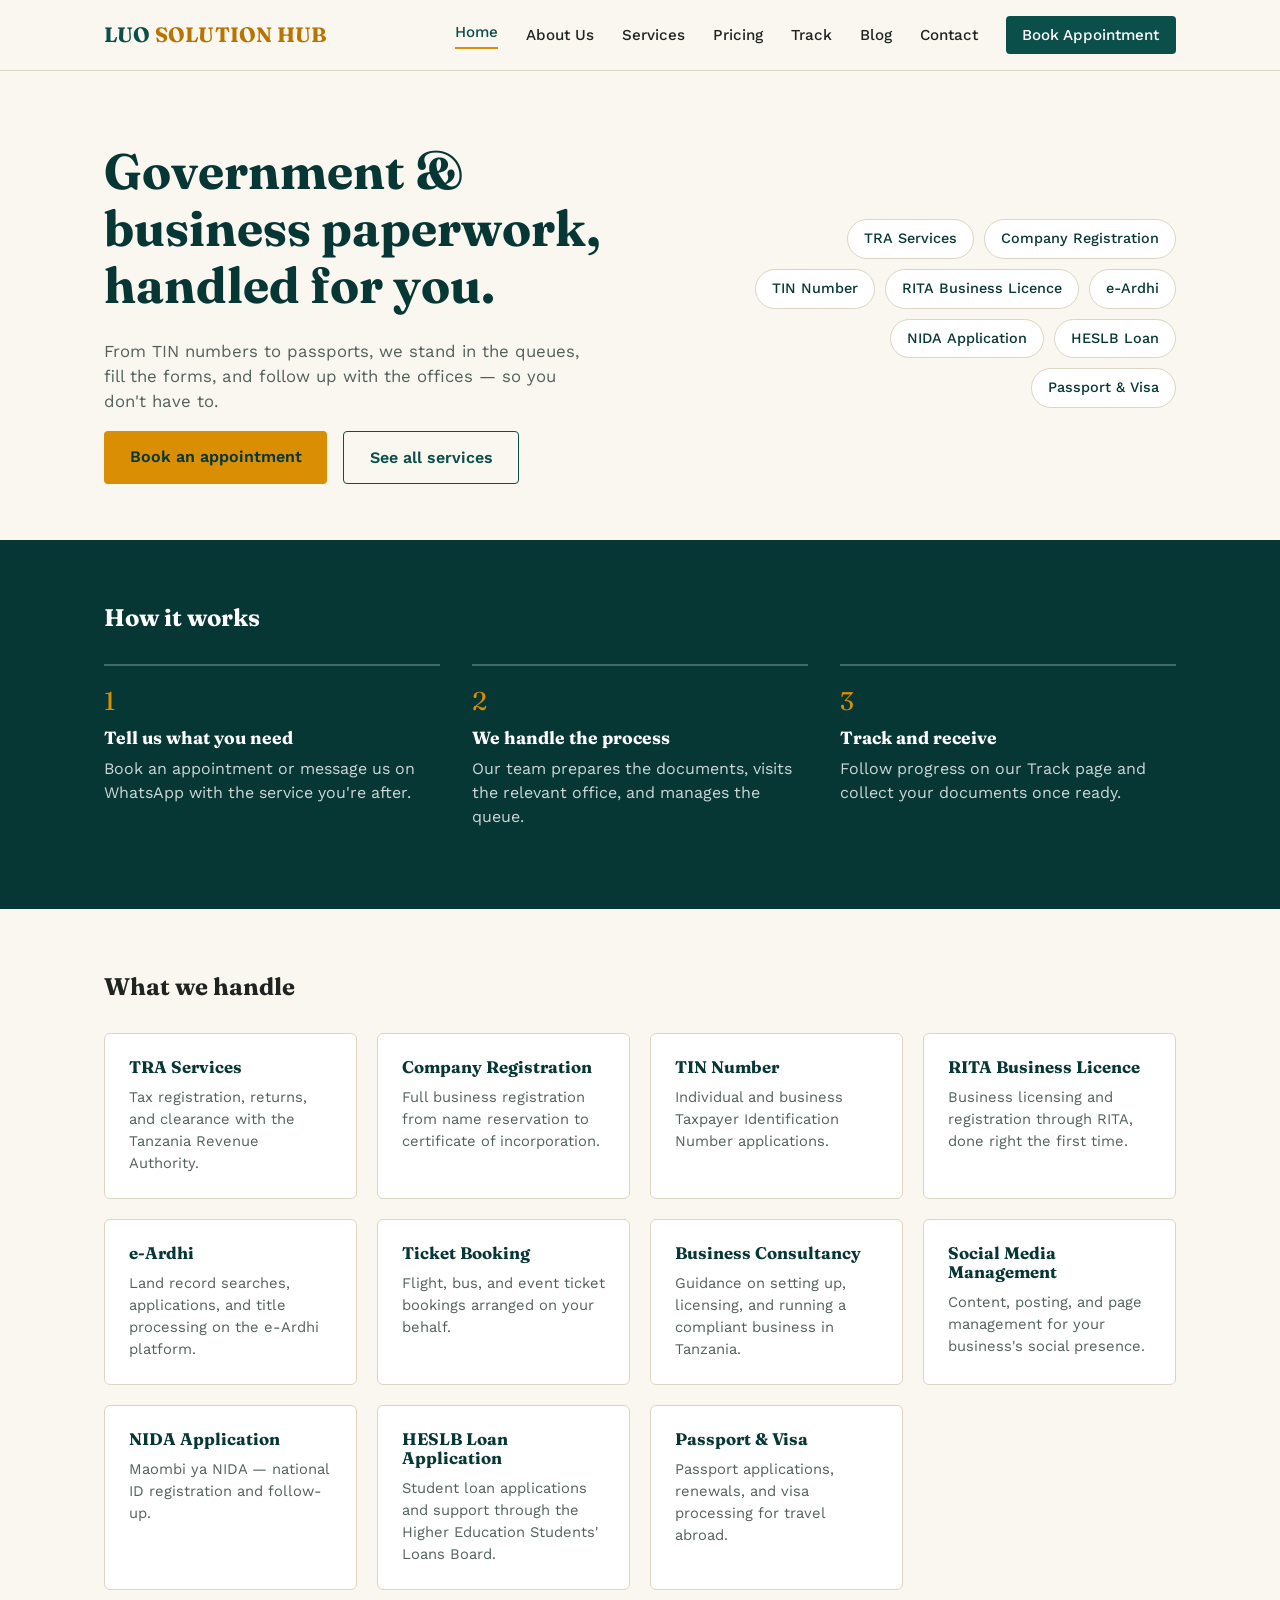
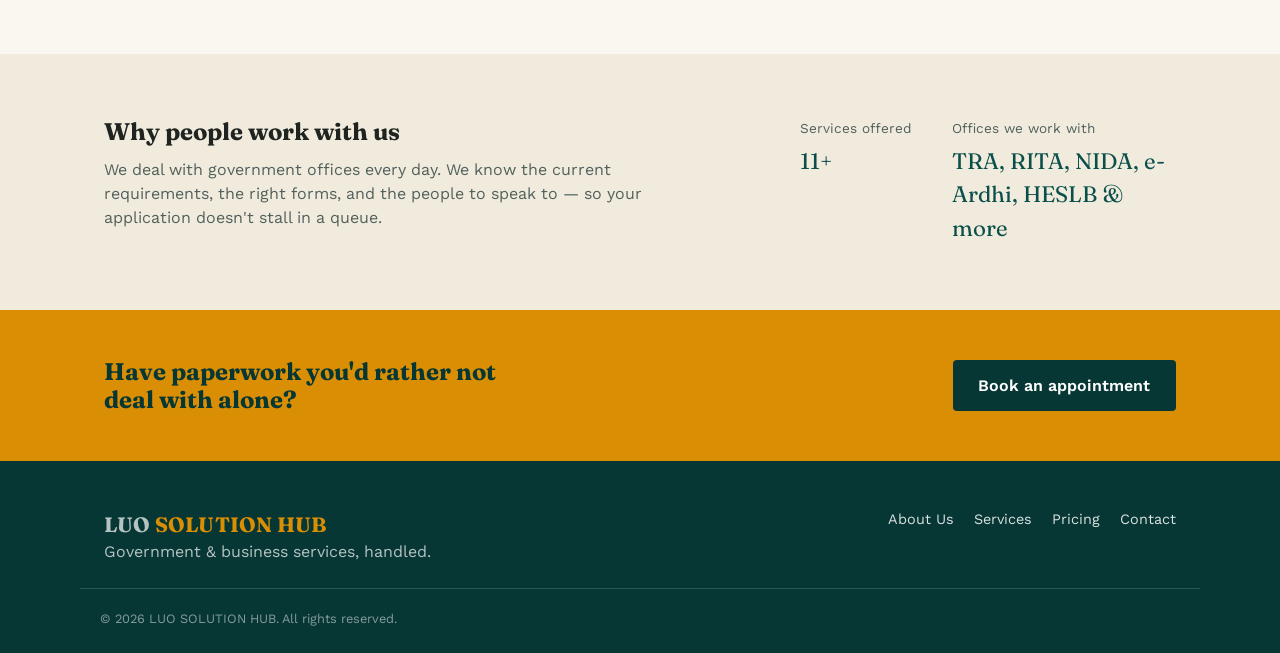
==== index.html @ c73b870d "Initial commit: Add index.html, script.js, and styles.css" ====
<!DOCTYPE html>
<html lang="en">
<head>
  <meta charset="UTF-8">
  <meta name="viewport" content="width=device-width, initial-scale=1.0">
  <title>LUO SOLUTION HUB — Government &amp; Business Services, Handled</title>
  <link rel="preconnect" href="https://fonts.googleapis.com">
  <link rel="preconnect" href="https://fonts.gstatic.com" crossorigin>
  <link href="https://fonts.googleapis.com/css2?family=Fraunces:opsz,wght@9..144,400;9..144,600;9..144,700&family=Work+Sans:wght@400;500;600&display=swap" rel="stylesheet">
  <link rel="stylesheet" href="styles.css">
</head>
<body>

  <header class="site-header">
    <div class="container header-inner">
      <a href="index.html" class="logo">LUO <span>SOLUTION HUB</span></a>

      <button class="nav-toggle" id="navToggle" aria-label="Open menu" aria-expanded="false">
        <span></span><span></span><span></span>
      </button>

      <nav class="site-nav" id="siteNav">
        <a href="index.html" class="active">Home</a>
        <a href="about.html">About Us</a>
        <a href="services.html">Services</a>
        <a href="pricing.html">Pricing</a>
        <a href="track.html">Track</a>
        <a href="blog.html">Blog</a>
        <a href="contact.html">Contact</a>
        <a href="booking.html" class="nav-cta">Book Appointment</a>
      </nav>
    </div>
  </header>

  <main>
    <!-- HERO -->
    <section class="hero">
      <div class="container hero-inner">
        <div class="hero-text">
          <h1>Government &amp; business paperwork, handled for you.</h1>
          <p class="hero-sub">
            From TIN numbers to passports, we stand in the queues, fill the forms,
            and follow up with the offices — so you don't have to.
          </p>
          <div class="hero-actions">
            <a href="booking.html" class="btn btn-primary">Book an appointment</a>
            <a href="services.html" class="btn btn-ghost">See all services</a>
          </div>
        </div>

        <div class="service-chips" aria-label="Our core services">
          <a href="services.html#tra" class="chip">TRA Services</a>
          <a href="services.html#registration" class="chip">Company Registration</a>
          <a href="services.html#tin" class="chip">TIN Number</a>
          <a href="services.html#rita" class="chip">RITA Business Licence</a>
          <a href="services.html#eardhi" class="chip">e-Ardhi</a>
          <a href="services.html#nida" class="chip">NIDA Application</a>
          <a href="services.html#heslb" class="chip">HESLB Loan</a>
          <a href="services.html#visa" class="chip">Passport &amp; Visa</a>
        </div>
      </div>
    </section>

    <!-- HOW IT WORKS -->
    <section class="how-it-works">
      <div class="container">
        <h2>How it works</h2>
        <ol class="steps">
          <li>
            <span class="step-num">1</span>
            <h3>Tell us what you need</h3>
            <p>Book an appointment or message us on WhatsApp with the service you're after.</p>
          </li>
          <li>
            <span class="step-num">2</span>
            <h3>We handle the process</h3>
            <p>Our team prepares the documents, visits the relevant office, and manages the queue.</p>
          </li>
          <li>
            <span class="step-num">3</span>
            <h3>Track and receive</h3>
            <p>Follow progress on our Track page and collect your documents once ready.</p>
          </li>
        </ol>
      </div>
    </section>

    <!-- SERVICES -->
    <section class="services" id="services-preview">
      <div class="container">
        <h2>What we handle</h2>
        <div class="services-grid">
          <div class="service-card">
            <h3>TRA Services</h3>
            <p>Tax registration, returns, and clearance with the Tanzania Revenue Authority.</p>
          </div>
          <div class="service-card">
            <h3>Company Registration</h3>
            <p>Full business registration from name reservation to certificate of incorporation.</p>
          </div>
          <div class="service-card">
            <h3>TIN Number</h3>
            <p>Individual and business Taxpayer Identification Number applications.</p>
          </div>
          <div class="service-card">
            <h3>RITA Business Licence</h3>
            <p>Business licensing and registration through RITA, done right the first time.</p>
          </div>
          <div class="service-card">
            <h3>e-Ardhi</h3>
            <p>Land record searches, applications, and title processing on the e-Ardhi platform.</p>
          </div>
          <div class="service-card">
            <h3>Ticket Booking</h3>
            <p>Flight, bus, and event ticket bookings arranged on your behalf.</p>
          </div>
          <div class="service-card">
            <h3>Business Consultancy</h3>
            <p>Guidance on setting up, licensing, and running a compliant business in Tanzania.</p>
          </div>
          <div class="service-card">
            <h3>Social Media Management</h3>
            <p>Content, posting, and page management for your business's social presence.</p>
          </div>
          <div class="service-card">
            <h3>NIDA Application</h3>
            <p>Maombi ya NIDA — national ID registration and follow-up.</p>
          </div>
          <div class="service-card">
            <h3>HESLB Loan Application</h3>
            <p>Student loan applications and support through the Higher Education Students' Loans Board.</p>
          </div>
          <div class="service-card">
            <h3>Passport &amp; Visa</h3>
            <p>Passport applications, renewals, and visa processing for travel abroad.</p>
          </div>
        </div>
      </div>
    </section>

    <!-- TRUST -->
    <section class="trust">
      <div class="container trust-inner">
        <div>
          <h2>Why people work with us</h2>
          <p>
            We deal with government offices every day. We know the current
            requirements, the right forms, and the people to speak to —
            so your application doesn't stall in a queue.
          </p>
        </div>
        <dl class="trust-stats">
          <div>
            <dt>Services offered</dt>
            <dd>11+</dd>
          </div>
          <div>
            <dt>Offices we work with</dt>
            <dd>TRA, RITA, NIDA, e-Ardhi, HESLB &amp; more</dd>
          </div>
        </dl>
      </div>
    </section>

    <!-- CTA -->
    <section class="cta-band">
      <div class="container cta-inner">
        <h2>Have paperwork you'd rather not deal with alone?</h2>
        <a href="booking.html" class="btn btn-primary">Book an appointment</a>
      </div>
    </section>
  </main>

  <footer class="site-footer">
    <div class="container footer-inner">
      <div>
        <p class="logo footer-logo">LUO <span>SOLUTION HUB</span></p>
        <p>Government &amp; business services, handled.</p>
      </div>
      <nav class="footer-nav">
        <a href="about.html">About Us</a>
        <a href="services.html">Services</a>
        <a href="pricing.html">Pricing</a>
        <a href="contact.html">Contact</a>
      </nav>
    </div>
    <p class="footer-bottom">&copy; 2026 LUO SOLUTION HUB. All rights reserved.</p>
  </footer>

  <script src="script.js"></script>
</body>
</html>
---- styles.css ----
/* ============ 1. Design tokens ============
   Keeping colors, fonts, and spacing as CSS variables means
   every page can reuse the exact same values — change them
   once here and the whole site updates. */
:root {
  --color-teal: #0B4F4A;
  --color-teal-dark: #073735;
  --color-ochre: #D98E04;
  --color-ochre-dark: #B87400;
  --color-bg: #FAF7F0;
  --color-bg-alt: #F0EBDD;
  --color-text: #1F2421;
  --color-text-muted: #52605C;
  --color-border: #DCD5C4;

  --font-display: "Fraunces", serif;
  --font-body: "Work Sans", sans-serif;

  --max-width: 1120px;
}

/* ============ 2. Reset & base ============ */
* {
  box-sizing: border-box;
}

body {
  margin: 0;
  font-family: var(--font-body);
  color: var(--color-text);
  background: var(--color-bg);
  line-height: 1.5;
}

h1, h2, h3 {
  font-family: var(--font-display);
  line-height: 1.15;
  margin: 0 0 0.5em;
}

p {
  margin: 0 0 1em;
  color: var(--color-text-muted);
  max-width: 62ch; /* keeps body text lines readable, under ~80 chars */
}

a {
  color: inherit;
}

.container {
  max-width: var(--max-width);
  margin: 0 auto;
  padding: 0 24px;
}

/* ============ 3. Buttons ============ */
.btn {
  display: inline-block;
  padding: 0.85em 1.6em;
  border-radius: 4px;
  font-weight: 600;
  text-decoration: none;
  transition: transform 0.15s ease, background 0.15s ease;
}

.btn-primary {
  background: var(--color-ochre);
  color: var(--color-teal-dark);
}
.btn-primary:hover {
  background: var(--color-ochre-dark);
}

.btn-ghost {
  border: 1.5px solid var(--color-teal);
  color: var(--color-teal);
}
.btn-ghost:hover {
  background: var(--color-teal);
  color: white;
}

/* ============ 4. Header & nav ============ */
.site-header {
  background: var(--color-bg);
  border-bottom: 1px solid var(--color-border);
  position: sticky;
  top: 0;
  z-index: 50;
}

.header-inner {
  display: flex;
  align-items: center;
  justify-content: space-between;
  padding-top: 16px;
  padding-bottom: 16px;
}

.logo {
  font-family: var(--font-display);
  font-weight: 700;
  font-size: 1.3rem;
  color: var(--color-teal);
  text-decoration: none;
  letter-spacing: 0.01em;
}
.logo span {
  color: var(--color-ochre-dark);
}

.site-nav {
  display: flex;
  align-items: center;
  gap: 28px;
}

.site-nav a {
  text-decoration: none;
  color: var(--color-text);
  font-weight: 500;
  font-size: 0.95rem;
}

.site-nav a.active {
  color: var(--color-teal);
  border-bottom: 2px solid var(--color-ochre);
  padding-bottom: 4px;
}

.nav-cta {
  background: var(--color-teal);
  color: white !important;
  padding: 0.5em 1.1em;
  border-radius: 4px;
}
.nav-cta:hover {
  background: var(--color-teal-dark);
}

.nav-toggle {
  display: none;
  flex-direction: column;
  gap: 5px;
  background: none;
  border: none;
  cursor: pointer;
  padding: 8px;
}
.nav-toggle span {
  width: 24px;
  height: 2px;
  background: var(--color-teal);
}

/* ============ 5. Hero ============ */
.hero {
  padding: 72px 0 56px;
}

.hero-inner {
  display: flex;
  flex-direction: column;
  gap: 32px;
}

.hero-text h1 {
  font-size: clamp(2rem, 4vw, 3.1rem);
  max-width: 16ch;
  color: var(--color-teal-dark);
}

.hero-sub {
  max-width: 48ch;
  font-size: 1.05rem;
}

.hero-actions {
  display: flex;
  gap: 16px;
  flex-wrap: wrap;
}

.service-chips {
  display: flex;
  flex-wrap: wrap;
  gap: 10px;
}

.chip {
  background: white;
  border: 1px solid var(--color-border);
  padding: 8px 16px;
  border-radius: 999px;
  font-size: 0.9rem;
  text-decoration: none;
  color: var(--color-teal-dark);
  font-weight: 500;
}
.chip:hover {
  border-color: var(--color-ochre);
  background: var(--color-bg-alt);
}

/* ============ 6. How it works ============ */
.how-it-works {
  background: var(--color-teal-dark);
  color: white;
  padding: 64px 0;
}
.how-it-works h2 {
  color: white;
}

.steps {
  list-style: none;
  margin: 32px 0 0;
  padding: 0;
  display: grid;
  grid-template-columns: repeat(3, 1fr);
  gap: 32px;
}

.steps li {
  border-top: 2px solid rgba(255,255,255,0.25);
  padding-top: 16px;
}

.step-num {
  font-family: var(--font-display);
  font-size: 1.6rem;
  color: var(--color-ochre);
  display: block;
  margin-bottom: 8px;
}

.steps h3 {
  color: white;
  font-size: 1.1rem;
}

.steps p {
  color: rgba(255,255,255,0.8);
}

/* ============ 7. Services grid ============ */
.services {
  padding: 64px 0;
}

.services-grid {
  display: grid;
  grid-template-columns: repeat(auto-fit, minmax(240px, 1fr));
  gap: 20px;
  margin-top: 32px;
}

.service-card {
  background: white;
  border: 1px solid var(--color-border);
  border-radius: 6px;
  padding: 24px;
}

.service-card h3 {
  font-size: 1.05rem;
  color: var(--color-teal-dark);
}

.service-card p {
  font-size: 0.92rem;
  margin: 0;
}

/* ============ 8. Trust section ============ */
.trust {
  background: var(--color-bg-alt);
  padding: 64px 0;
}

.trust-inner {
  display: flex;
  flex-wrap: wrap;
  gap: 48px;
  justify-content: space-between;
  align-items: flex-start;
}

.trust-inner > div:first-child {
  flex: 1 1 380px;
}

.trust-stats {
  display: flex;
  gap: 40px;
  margin: 0;
}

.trust-stats dt {
  font-size: 0.85rem;
  color: var(--color-text-muted);
  margin-bottom: 6px;
}

.trust-stats dd {
  font-family: var(--font-display);
  font-size: 1.4rem;
  color: var(--color-teal);
  margin: 0;
  max-width: 16ch;
}

/* ============ 9. CTA band ============ */
.cta-band {
  background: var(--color-ochre);
  padding: 48px 0;
}

.cta-inner {
  display: flex;
  flex-wrap: wrap;
  align-items: center;
  justify-content: space-between;
  gap: 20px;
}

.cta-inner h2 {
  color: var(--color-teal-dark);
  margin: 0;
  max-width: 24ch;
}

.cta-band .btn-primary {
  background: var(--color-teal-dark);
  color: white;
}
.cta-band .btn-primary:hover {
  background: var(--color-teal);
}

/* ============ 10. Footer ============ */
.site-footer {
  background: var(--color-teal-dark);
  color: rgba(255,255,255,0.85);
  padding: 48px 0 24px;
}

.footer-inner {
  display: flex;
  flex-wrap: wrap;
  justify-content: space-between;
  gap: 24px;
  padding-bottom: 24px;
  border-bottom: 1px solid rgba(255,255,255,0.15);
}

.footer-logo {
  color: white;
  margin-bottom: 8px;
}
.footer-logo span {
  color: var(--color-ochre);
}

.footer-inner p {
  color: rgba(255,255,255,0.7);
  margin: 0;
}

.footer-nav {
  display: flex;
  gap: 20px;
  flex-wrap: wrap;
}
.footer-nav a {
  text-decoration: none;
  color: rgba(255,255,255,0.85);
  font-size: 0.9rem;
}

.footer-bottom {
  text-align: center;
  font-size: 0.8rem;
  color: rgba(255,255,255,0.5);
  margin: 20px 0 0;
}

/* ============ 11. Responsive ============ */
@media (min-width: 800px) {
  .hero-inner {
    flex-direction: row;
    align-items: center;
  }
  .hero-text {
    flex: 1 1 55%;
  }
  .service-chips {
    flex: 1 1 40%;
    justify-content: flex-end;
  }
}

@media (max-width: 860px) {
  .steps {
    grid-template-columns: 1fr;
  }
}

@media (max-width: 720px) {
  .nav-toggle {
    display: flex;
  }
  .site-nav {
    position: absolute;
    top: 100%;
    left: 0;
    right: 0;
    background: var(--color-bg);
    border-bottom: 1px solid var(--color-border);
    flex-direction: column;
    align-items: flex-start;
    padding: 16px 24px 24px;
    gap: 16px;
    display: none;
  }
  .site-nav.open {
    display: flex;
  }
  .nav-cta {
    align-self: flex-start;
  }
}

/* Respect users who've asked for reduced motion */
@media (prefers-reduced-motion: reduce) {
  * {
    transition: none !important;
  }
}
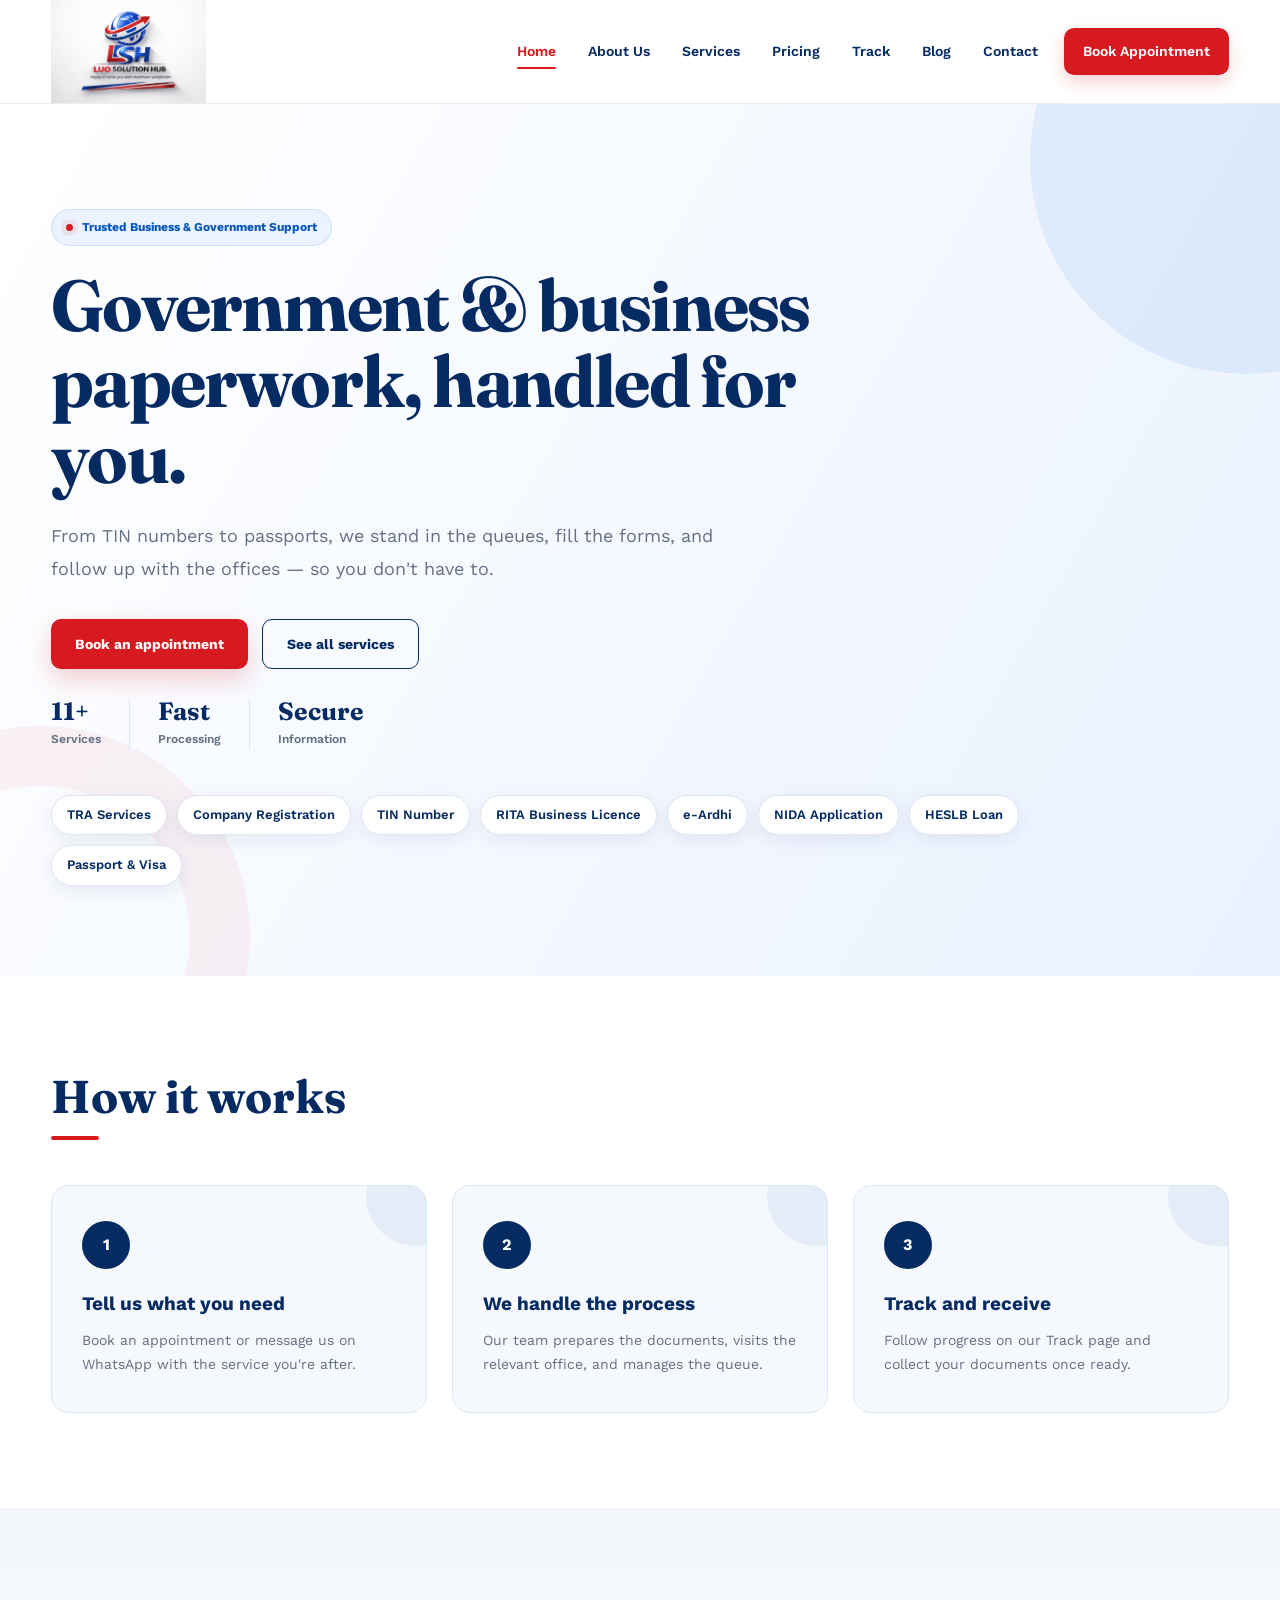
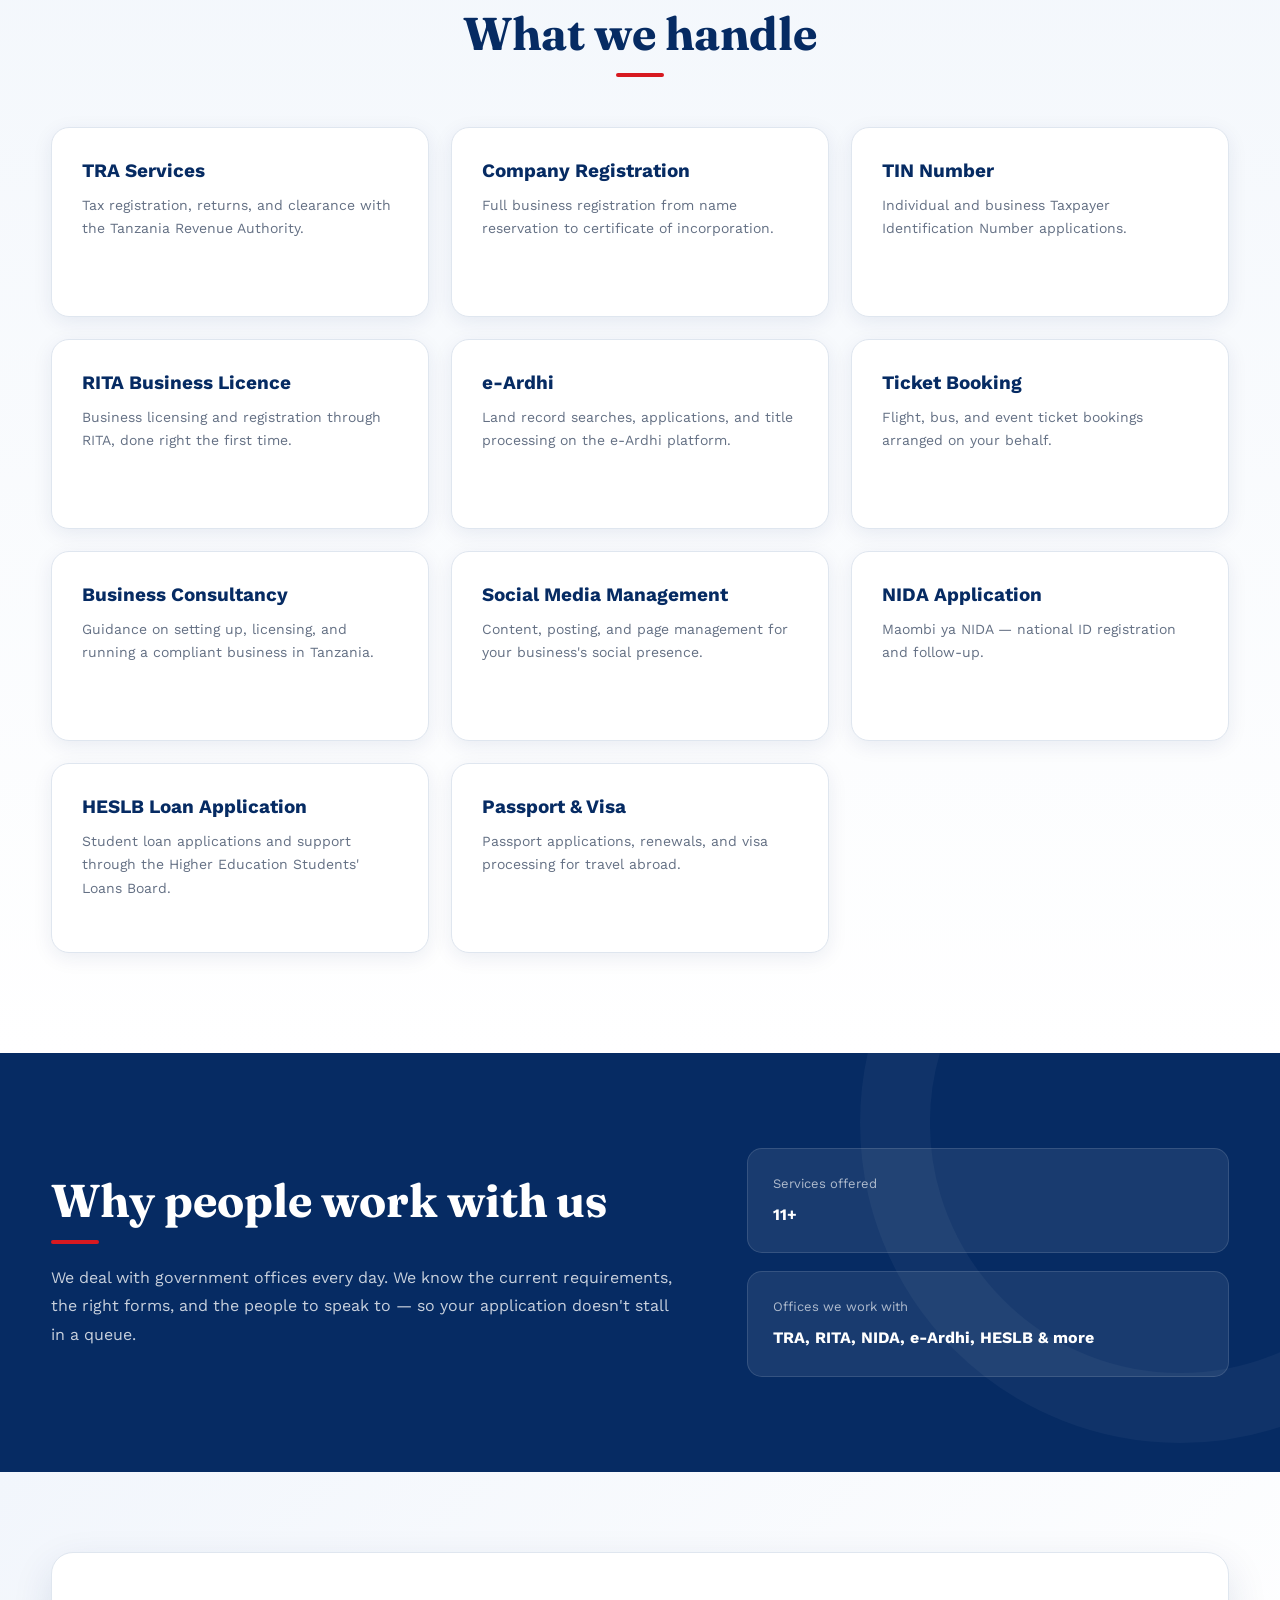
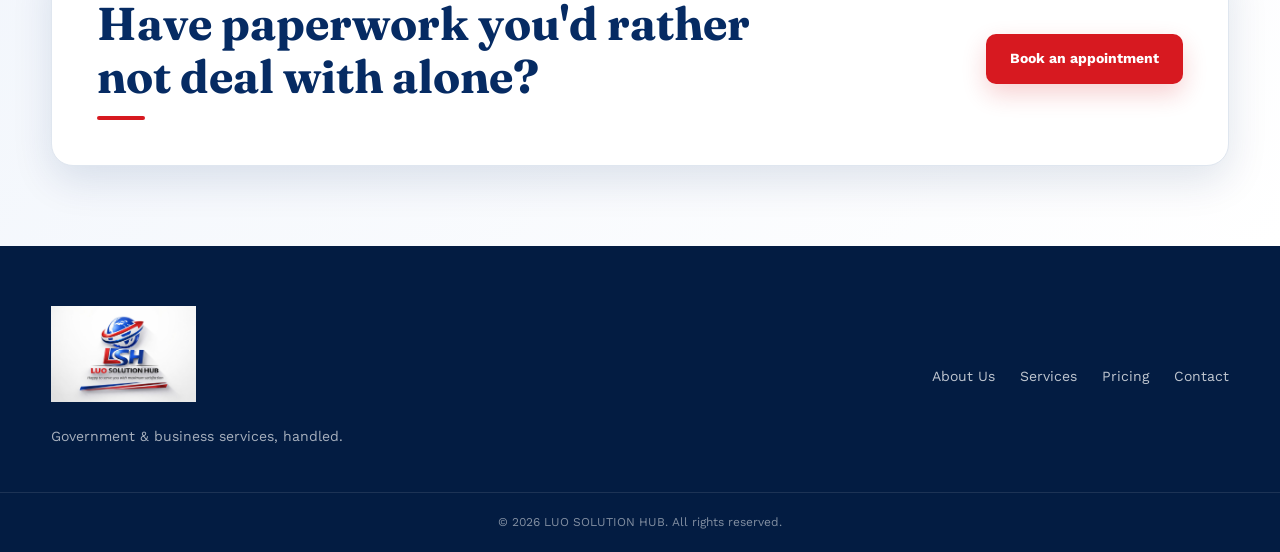
==== commit 987a30d5: "Add booking, track, blog, and other pages" ====
--- a/index.html
+++ b/index.html
@@ -13,7 +13,9 @@
 
   <header class="site-header">
     <div class="container header-inner">
-      <a href="index.html" class="logo">LUO <span>SOLUTION HUB</span></a>
+     <a href="index.html" class="logo">
+  <img src="image/logo.jpeg" alt="LUO Solution Hub Logo">
+</a>
 
       <button class="nav-toggle" id="navToggle" aria-label="Open menu" aria-expanded="false">
         <span></span><span></span><span></span>
@@ -35,7 +37,12 @@
   <main>
     <!-- HERO -->
     <section class="hero">
-      <div class="container hero-inner">
+  <div class="container hero-inner">
+
+    <div class="hero-badge">
+      <span></span>
+      Trusted Business & Government Support
+    </div>
         <div class="hero-text">
           <h1>Government &amp; business paperwork, handled for you.</h1>
           <p class="hero-sub">
@@ -43,9 +50,33 @@
             and follow up with the offices — so you don't have to.
           </p>
           <div class="hero-actions">
-            <a href="booking.html" class="btn btn-primary">Book an appointment</a>
-            <a href="services.html" class="btn btn-ghost">See all services</a>
-          </div>
+  <a href="booking.html" class="btn btn-primary">
+    Book an appointment
+  </a>
+
+  <a href="services.html" class="btn btn-ghost">
+    See all services
+  </a>
+</div>
+
+<div class="hero-trust">
+
+  <div>
+    <strong>11+</strong>
+    <span>Services</span>
+  </div>
+
+  <div>
+    <strong>Fast</strong>
+    <span>Processing</span>
+  </div>
+
+  <div>
+    <strong>Secure</strong>
+    <span>Information</span>
+  </div>
+
+</div>
         </div>
 
         <div class="service-chips" aria-label="Our core services">
@@ -174,7 +205,9 @@
   <footer class="site-footer">
     <div class="container footer-inner">
       <div>
-        <p class="logo footer-logo">LUO <span>SOLUTION HUB</span></p>
+        <a href="index.html" class="logo footer-logo">
+  <img src="image/logo.jpeg" alt="LUO Solution Hub Logo">
+</a>
         <p>Government &amp; business services, handled.</p>
       </div>
       <nav class="footer-nav">
--- a/styles.css
+++ b/styles.css
@@ -1,440 +1,1892 @@
-/* ============ 1. Design tokens ============
-   Keeping colors, fonts, and spacing as CSS variables means
-   every page can reuse the exact same values — change them
-   once here and the whole site updates. */
+/* =========================================================
+   LUO SOLUTION HUB
+   Modern Corporate Website
+   ========================================================= */
+
+@import url('https://fonts.googleapis.com/css2?family=Fraunces:opsz,wght@9..144,400;9..144,600;9..144,700&family=Work+Sans:wght@400;500;600;700&display=swap');
+
+
+/* =========================================================
+   DESIGN TOKENS
+   ========================================================= */
+
 :root {
-  --color-teal: #0B4F4A;
-  --color-teal-dark: #073735;
-  --color-ochre: #D98E04;
-  --color-ochre-dark: #B87400;
-  --color-bg: #FAF7F0;
-  --color-bg-alt: #F0EBDD;
-  --color-text: #1F2421;
-  --color-text-muted: #52605C;
-  --color-border: #DCD5C4;
-
-  --font-display: "Fraunces", serif;
-  --font-body: "Work Sans", sans-serif;
-
-  --max-width: 1120px;
-}
-
-/* ============ 2. Reset & base ============ */
+
+  /* Main LSH Colors */
+  --navy: #062b63;
+  --navy-dark: #031c42;
+
+  --blue: #0757b8;
+  --blue-light: #eaf3ff;
+
+  --red: #d71920;
+  --red-dark: #b50f15;
+
+  --white: #ffffff;
+
+  --light: #f5f8fc;
+  --light-blue: #eef5ff;
+
+  --text: #172033;
+  --muted: #647084;
+  --border: #dfe6ef;
+
+  /* Shadows */
+  --shadow-sm: 0 5px 20px rgba(6, 43, 99, 0.08);
+  --shadow-md: 0 15px 40px rgba(6, 43, 99, 0.12);
+  --shadow-lg: 0 25px 60px rgba(6, 43, 99, 0.16);
+
+  /* Design */
+  --radius: 18px;
+  --container: 1180px;
+}
+
+
+/* =========================================================
+   RESET
+   ========================================================= */
+
 * {
+  margin: 0;
+  padding: 0;
   box-sizing: border-box;
 }
 
+html {
+  scroll-behavior: smooth;
+  scroll-padding-top: 90px;
+}
+
 body {
-  margin: 0;
-  font-family: var(--font-body);
-  color: var(--color-text);
-  background: var(--color-bg);
-  line-height: 1.5;
-}
-
-h1, h2, h3 {
-  font-family: var(--font-display);
-  line-height: 1.15;
-  margin: 0 0 0.5em;
-}
-
-p {
-  margin: 0 0 1em;
-  color: var(--color-text-muted);
-  max-width: 62ch; /* keeps body text lines readable, under ~80 chars */
+  font-family: "Work Sans", sans-serif;
+  color: var(--text);
+
+  background:
+    radial-gradient(
+      circle at 10% 10%,
+      rgba(7, 87, 184, 0.05),
+      transparent 30%
+    ),
+    radial-gradient(
+      circle at 90% 30%,
+      rgba(215, 25, 32, 0.04),
+      transparent 25%
+    ),
+    var(--light);
+
+  line-height: 1.6;
+  overflow-x: hidden;
+}
+
+img {
+  max-width: 100%;
+  display: block;
 }
 
 a {
   color: inherit;
-}
+  text-decoration: none;
+}
+
+button,
+input,
+textarea,
+select {
+  font-family: inherit;
+}
+
+
+/* =========================================================
+   CONTAINER
+   ========================================================= */
 
 .container {
-  max-width: var(--max-width);
+  width: min(92%, var(--container));
   margin: 0 auto;
-  padding: 0 24px;
-}
-
-/* ============ 3. Buttons ============ */
-.btn {
-  display: inline-block;
-  padding: 0.85em 1.6em;
-  border-radius: 4px;
-  font-weight: 600;
-  text-decoration: none;
-  transition: transform 0.15s ease, background 0.15s ease;
-}
-
-.btn-primary {
-  background: var(--color-ochre);
-  color: var(--color-teal-dark);
-}
-.btn-primary:hover {
-  background: var(--color-ochre-dark);
-}
-
-.btn-ghost {
-  border: 1.5px solid var(--color-teal);
-  color: var(--color-teal);
-}
-.btn-ghost:hover {
-  background: var(--color-teal);
-  color: white;
-}
-
-/* ============ 4. Header & nav ============ */
+}
+
+
+/* =========================================================
+   HEADER / NAVIGATION
+   ========================================================= */
+
 .site-header {
-  background: var(--color-bg);
-  border-bottom: 1px solid var(--color-border);
   position: sticky;
   top: 0;
-  z-index: 50;
+  z-index: 1000;
+
+  background: rgba(255, 255, 255, 0.96);
+
+  backdrop-filter: blur(16px);
+  -webkit-backdrop-filter: blur(16px);
+
+  border-bottom: 1px solid rgba(6, 43, 99, 0.08);
+
+  transition:
+    box-shadow 0.3s ease,
+    background 0.3s ease;
+}
+
+.site-header.scrolled {
+  box-shadow: 0 8px 30px rgba(6, 43, 99, 0.12);
 }
 
 .header-inner {
+  min-height: 82px;
+
   display: flex;
   align-items: center;
   justify-content: space-between;
-  padding-top: 16px;
-  padding-bottom: 16px;
-}
+
+  gap: 30px;
+}
+
+
+/* Logo */
 
 .logo {
-  font-family: var(--font-display);
-  font-weight: 700;
-  font-size: 1.3rem;
-  color: var(--color-teal);
-  text-decoration: none;
-  letter-spacing: 0.01em;
-}
-.logo span {
-  color: var(--color-ochre-dark);
-}
+  display: inline-flex;
+  align-items: center;
+
+  flex-shrink: 0;
+
+  transition: transform 0.3s ease;
+}
+
+.logo:hover {
+  transform: scale(1.03);
+}
+
+.logo img {
+  width: 155px;
+  height: auto;
+  object-fit: contain;
+}
+
+
+/* Navigation */
 
 .site-nav {
   display: flex;
   align-items: center;
-  gap: 28px;
+  gap: 4px;
 }
 
 .site-nav a {
-  text-decoration: none;
-  color: var(--color-text);
-  font-weight: 500;
-  font-size: 0.95rem;
+  position: relative;
+
+  padding: 11px 14px;
+
+  font-size: 14px;
+  font-weight: 600;
+
+  color: var(--navy);
+
+  border-radius: 10px;
+
+  transition:
+    color 0.25s ease,
+    background 0.25s ease,
+    transform 0.25s ease;
+}
+
+.site-nav a:not(.nav-cta):hover {
+  color: var(--red);
+  background: var(--light-blue);
 }
 
 .site-nav a.active {
-  color: var(--color-teal);
-  border-bottom: 2px solid var(--color-ochre);
-  padding-bottom: 4px;
-}
-
-.nav-cta {
-  background: var(--color-teal);
-  color: white !important;
-  padding: 0.5em 1.1em;
-  border-radius: 4px;
-}
-.nav-cta:hover {
-  background: var(--color-teal-dark);
-}
+  color: var(--red);
+}
+
+.site-nav a.active::after {
+  content: "";
+
+  position: absolute;
+
+  left: 14px;
+  right: 14px;
+  bottom: 5px;
+
+  height: 2px;
+
+  background: var(--red);
+
+  border-radius: 5px;
+}
+
+
+/* Navigation CTA */
+
+.site-nav .nav-cta {
+  margin-left: 8px;
+
+  padding: 12px 19px;
+
+  color: var(--white);
+
+  background: var(--red);
+
+  border-radius: 10px;
+
+  box-shadow:
+    0 7px 18px rgba(215, 25, 32, 0.20);
+
+  transition:
+    background 0.25s ease,
+    transform 0.25s ease,
+    box-shadow 0.25s ease;
+}
+
+.site-nav .nav-cta:hover {
+  color: var(--white);
+
+  background: var(--red-dark);
+
+  transform: translateY(-2px);
+
+  box-shadow:
+    0 12px 25px rgba(215, 25, 32, 0.25);
+}
+
+
+/* Mobile menu button */
 
 .nav-toggle {
   display: none;
+
+  width: 44px;
+  height: 44px;
+
+  border: 0;
+  border-radius: 10px;
+
+  background: var(--light-blue);
+
+  cursor: pointer;
+}
+
+.nav-toggle span {
+  display: block;
+
+  width: 22px;
+  height: 2px;
+
+  margin: 5px auto;
+
+  background: var(--navy);
+
+  transition: 0.3s ease;
+}
+
+
+/* =========================================================
+   HERO
+   ========================================================= */
+
+.hero {
+  position: relative;
+
+  padding: 105px 0 90px;
+
+  overflow: hidden;
+
+  background:
+    linear-gradient(
+      120deg,
+      #ffffff 0%,
+      #f4f8ff 52%,
+      #e9f2ff 100%
+    );
+}
+
+
+/* Decorative blue circle */
+
+.hero::before {
+  content: "";
+
+  position: absolute;
+
+  width: 430px;
+  height: 430px;
+
+  right: -180px;
+  top: -160px;
+
+  border-radius: 50%;
+
+  background: rgba(7, 87, 184, 0.08);
+
+  animation: floating 8s ease-in-out infinite;
+}
+
+
+/* Decorative red circle */
+
+.hero::after {
+  content: "";
+
+  position: absolute;
+
+  width: 300px;
+  height: 300px;
+
+  left: -170px;
+  bottom: -170px;
+
+  border-radius: 50%;
+
+  border: 60px solid rgba(215, 25, 32, 0.05);
+
+  animation: floating 10s ease-in-out infinite reverse;
+}
+
+.hero-inner {
+  position: relative;
+
+  z-index: 2;
+}
+
+
+/* Hero content */
+
+.hero-text {
+  max-width: 850px;
+}
+
+
+/* Badge */
+
+.hero-badge {
+  display: inline-flex;
+  align-items: center;
+  gap: 9px;
+
+  margin-bottom: 22px;
+
+  padding: 8px 14px;
+
+  color: var(--blue);
+
+  background: var(--blue-light);
+
+  border: 1px solid rgba(7, 87, 184, 0.12);
+
+  border-radius: 50px;
+
+  font-size: 12px;
+  font-weight: 700;
+
+  animation: fadeUp 0.7s ease both;
+}
+
+.hero-badge span {
+  width: 7px;
+  height: 7px;
+
+  border-radius: 50%;
+
+  background: var(--red);
+
+  box-shadow: 0 0 0 5px rgba(215, 25, 32, 0.08);
+}
+
+
+/* Hero heading */
+
+.hero-text h1 {
+  font-family: "Fraunces", serif;
+
+  font-size: clamp(44px, 6vw, 72px);
+
+  line-height: 1.05;
+
+  letter-spacing: -1.8px;
+
+  color: var(--navy);
+
+  margin-bottom: 25px;
+
+  animation: fadeUp 0.8s 0.08s ease both;
+}
+
+
+/* Hero paragraph */
+
+.hero-sub {
+  max-width: 700px;
+
+  color: var(--muted);
+
+  font-size: 18px;
+
+  line-height: 1.8;
+
+  margin-bottom: 34px;
+
+  animation: fadeUp 0.8s 0.15s ease both;
+}
+
+
+/* =========================================================
+   BUTTONS
+   ========================================================= */
+
+.btn {
+  display: inline-flex;
+
+  align-items: center;
+  justify-content: center;
+
+  min-height: 50px;
+
+  padding: 13px 24px;
+
+  border-radius: 10px;
+
+  font-size: 14px;
+  font-weight: 700;
+
+  cursor: pointer;
+
+  transition:
+    transform 0.3s ease,
+    box-shadow 0.3s ease,
+    background 0.3s ease,
+    color 0.3s ease;
+}
+
+
+/* Hero actions */
+
+.hero-actions {
+  display: flex;
+  flex-wrap: wrap;
+
+  gap: 14px;
+
+  animation: fadeUp 0.8s 0.22s ease both;
+}
+
+
+/* Primary button */
+
+.btn-primary {
+  color: var(--white);
+
+  background: var(--red);
+
+  box-shadow:
+    0 10px 25px rgba(215, 25, 32, 0.20);
+}
+
+.btn-primary:hover {
+  color: var(--white);
+
+  background: var(--red-dark);
+
+  transform: translateY(-3px);
+
+  box-shadow:
+    0 15px 30px rgba(215, 25, 32, 0.25);
+}
+
+
+/* Secondary button */
+
+.btn-ghost {
+  color: var(--navy);
+
+  background: transparent;
+
+  border: 1px solid var(--navy);
+}
+
+.btn-ghost:hover {
+  color: var(--white);
+
+  background: var(--navy);
+
+  transform: translateY(-3px);
+
+  box-shadow: var(--shadow-sm);
+}
+
+
+/* =========================================================
+   HERO TRUST STATS
+   ========================================================= */
+
+.hero-trust {
+  display: flex;
+  align-items: center;
+
+  gap: 0;
+
+  margin-top: 30px;
+
+  max-width: 620px;
+
+  animation: fadeUp 0.8s 0.3s ease both;
+}
+
+.hero-trust > div {
+  display: flex;
+
   flex-direction: column;
-  gap: 5px;
-  background: none;
-  border: none;
-  cursor: pointer;
-  padding: 8px;
-}
-.nav-toggle span {
-  width: 24px;
-  height: 2px;
-  background: var(--color-teal);
-}
-
-/* ============ 5. Hero ============ */
-.hero {
-  padding: 72px 0 56px;
-}
-
-.hero-inner {
+
+  padding: 0 28px;
+
+  border-right: 1px solid var(--border);
+}
+
+.hero-trust > div:first-child {
+  padding-left: 0;
+}
+
+.hero-trust > div:last-child {
+  border-right: none;
+}
+
+.hero-trust strong {
+  font-family: "Fraunces", serif;
+
+  font-size: 25px;
+
+  line-height: 1;
+
+  color: var(--navy);
+
+  margin-bottom: 6px;
+}
+
+.hero-trust span {
+  color: var(--muted);
+
+  font-size: 12px;
+
+  font-weight: 600;
+}
+
+
+/* =========================================================
+   SERVICE CHIPS
+   ========================================================= */
+
+.service-chips {
+  display: flex;
+
+  flex-wrap: wrap;
+
+  gap: 10px;
+
+  margin-top: 45px;
+
+  max-width: 1000px;
+}
+
+.chip {
+  padding: 9px 15px;
+
+  color: var(--navy);
+
+  background: var(--white);
+
+  border: 1px solid var(--border);
+
+  border-radius: 50px;
+
+  font-size: 13px;
+  font-weight: 600;
+
+  box-shadow: var(--shadow-sm);
+
+  transition:
+    background 0.3s ease,
+    color 0.3s ease,
+    border-color 0.3s ease,
+    transform 0.3s ease;
+}
+
+.chip:hover {
+  color: var(--white);
+
+  background: var(--navy);
+
+  border-color: var(--navy);
+
+  transform: translateY(-3px);
+
+  box-shadow: var(--shadow-md);
+}
+
+
+/* =========================================================
+   COMMON SECTION STYLING
+   ========================================================= */
+
+section {
+  position: relative;
+}
+
+section h2 {
+  font-family: "Fraunces", serif;
+
+  font-size: clamp(32px, 4vw, 46px);
+
+  line-height: 1.15;
+
+  color: var(--navy);
+
+  margin-bottom: 15px;
+}
+
+section h2::after {
+  content: "";
+
+  display: block;
+
+  width: 48px;
+  height: 4px;
+
+  margin-top: 12px;
+
+  background: var(--red);
+
+  border-radius: 5px;
+}
+
+
+/* =========================================================
+   HOW IT WORKS
+   ========================================================= */
+
+.how-it-works {
+  padding: 95px 0;
+
+  background: var(--white);
+}
+
+.steps {
+  list-style: none;
+
+  display: grid;
+
+  grid-template-columns: repeat(3, 1fr);
+
+  gap: 25px;
+
+  margin-top: 45px;
+}
+
+.steps li {
+  position: relative;
+
+  padding: 35px 30px;
+
+  background: var(--light);
+
+  border: 1px solid var(--border);
+
+  border-radius: var(--radius);
+
+  overflow: hidden;
+
+  transition:
+    transform 0.35s ease,
+    background 0.35s ease,
+    box-shadow 0.35s ease,
+    border-color 0.35s ease;
+}
+
+.steps li::before {
+  content: "";
+
+  position: absolute;
+
+  width: 100px;
+  height: 100px;
+
+  right: -40px;
+  top: -40px;
+
+  border-radius: 50%;
+
+  background: rgba(7, 87, 184, 0.07);
+}
+
+.steps li:hover {
+  transform: translateY(-8px);
+
+  background: var(--white);
+
+  border-color: rgba(7, 87, 184, 0.18);
+
+  box-shadow: var(--shadow-md);
+}
+
+.step-num {
+  width: 48px;
+  height: 48px;
+
+  display: flex;
+
+  align-items: center;
+  justify-content: center;
+
+  margin-bottom: 20px;
+
+  border-radius: 50%;
+
+  color: var(--white);
+
+  background: var(--navy);
+
+  font-weight: 700;
+
+  position: relative;
+  z-index: 2;
+}
+
+.steps h3 {
+  color: var(--navy);
+
+  font-size: 19px;
+
+  margin-bottom: 10px;
+}
+
+.steps p {
+  color: var(--muted);
+
+  font-size: 14px;
+
+  line-height: 1.7;
+}
+
+
+/* =========================================================
+   SERVICES
+   ========================================================= */
+
+.services {
+  padding: 100px 0;
+
+  background:
+    linear-gradient(
+      180deg,
+      #f3f7fc 0%,
+      #ffffff 100%
+    );
+}
+
+.services > .container > h2 {
+  text-align: center;
+}
+
+.services > .container > h2::after {
+  margin-left: auto;
+  margin-right: auto;
+}
+
+.services-grid {
+  display: grid;
+
+  grid-template-columns:
+    repeat(3, minmax(0, 1fr));
+
+  gap: 22px;
+
+  margin-top: 50px;
+}
+
+
+/* Service card */
+
+.service-card {
+  position: relative;
+
+  padding: 30px;
+
+  min-height: 190px;
+
   display: flex;
   flex-direction: column;
-  gap: 32px;
-}
-
-.hero-text h1 {
-  font-size: clamp(2rem, 4vw, 3.1rem);
-  max-width: 16ch;
-  color: var(--color-teal-dark);
-}
-
-.hero-sub {
-  max-width: 48ch;
-  font-size: 1.05rem;
-}
-
-.hero-actions {
-  display: flex;
-  gap: 16px;
-  flex-wrap: wrap;
-}
-
-.service-chips {
-  display: flex;
-  flex-wrap: wrap;
-  gap: 10px;
-}
-
-.chip {
-  background: white;
-  border: 1px solid var(--color-border);
-  padding: 8px 16px;
-  border-radius: 999px;
-  font-size: 0.9rem;
-  text-decoration: none;
-  color: var(--color-teal-dark);
-  font-weight: 500;
-}
-.chip:hover {
-  border-color: var(--color-ochre);
-  background: var(--color-bg-alt);
-}
-
-/* ============ 6. How it works ============ */
-.how-it-works {
-  background: var(--color-teal-dark);
-  color: white;
-  padding: 64px 0;
-}
-.how-it-works h2 {
-  color: white;
-}
-
-.steps {
-  list-style: none;
-  margin: 32px 0 0;
-  padding: 0;
+
+  justify-content: flex-start;
+
+  background: var(--white);
+
+  border: 1px solid var(--border);
+
+  border-radius: var(--radius);
+
+  box-shadow: var(--shadow-sm);
+
+  overflow: hidden;
+
+  transition:
+    transform 0.35s ease,
+    box-shadow 0.35s ease,
+    border-color 0.35s ease;
+}
+
+
+/* Red hover bar */
+
+.service-card::before {
+  content: "";
+
+  position: absolute;
+
+  left: 0;
+  top: 0;
+
+  width: 5px;
+  height: 0;
+
+  background: var(--red);
+
+  transition: height 0.35s ease;
+}
+
+.service-card:hover {
+  transform: translateY(-8px);
+
+  border-color: rgba(6, 43, 99, 0.12);
+
+  box-shadow: var(--shadow-md);
+}
+
+.service-card:hover::before {
+  height: 100%;
+}
+
+.service-card h3 {
+  color: var(--navy);
+
+  font-size: 19px;
+
+  line-height: 1.35;
+
+  margin-bottom: 10px;
+
+  transition: color 0.3s ease;
+}
+
+.service-card:hover h3 {
+  color: var(--red);
+}
+
+.service-card p {
+  color: var(--muted);
+
+  font-size: 14px;
+
+  line-height: 1.7;
+}
+
+
+/* =========================================================
+   TRUST SECTION
+   ========================================================= */
+
+.trust {
+  padding: 95px 0;
+
+  color: var(--white);
+
+  background: var(--navy);
+
+  overflow: hidden;
+}
+
+.trust::before {
+  content: "";
+
+  position: absolute;
+
+  width: 500px;
+  height: 500px;
+
+  right: -220px;
+  top: -250px;
+
+  border-radius: 50%;
+
+  border: 70px solid rgba(255, 255, 255, 0.04);
+}
+
+.trust-inner {
+  position: relative;
+
+  z-index: 2;
+
   display: grid;
-  grid-template-columns: repeat(3, 1fr);
-  gap: 32px;
-}
-
-.steps li {
-  border-top: 2px solid rgba(255,255,255,0.25);
-  padding-top: 16px;
-}
-
-.step-num {
-  font-family: var(--font-display);
-  font-size: 1.6rem;
-  color: var(--color-ochre);
-  display: block;
-  margin-bottom: 8px;
-}
-
-.steps h3 {
-  color: white;
-  font-size: 1.1rem;
-}
-
-.steps p {
-  color: rgba(255,255,255,0.8);
-}
-
-/* ============ 7. Services grid ============ */
-.services {
-  padding: 64px 0;
-}
-
-.services-grid {
+
+  grid-template-columns: 1.3fr 1fr;
+
+  gap: 70px;
+
+  align-items: center;
+}
+
+.trust h2 {
+  color: var(--white);
+}
+
+.trust h2::after {
+  background: var(--red);
+}
+
+.trust p {
+  max-width: 650px;
+
+  margin-top: 20px;
+
+  color: rgba(255, 255, 255, 0.78);
+
+  line-height: 1.8;
+}
+
+
+/* Trust statistics */
+
+.trust-stats {
   display: grid;
-  grid-template-columns: repeat(auto-fit, minmax(240px, 1fr));
-  gap: 20px;
-  margin-top: 32px;
-}
-
-.service-card {
-  background: white;
-  border: 1px solid var(--color-border);
-  border-radius: 6px;
-  padding: 24px;
-}
-
-.service-card h3 {
-  font-size: 1.05rem;
-  color: var(--color-teal-dark);
-}
-
-.service-card p {
-  font-size: 0.92rem;
-  margin: 0;
-}
-
-/* ============ 8. Trust section ============ */
-.trust {
-  background: var(--color-bg-alt);
-  padding: 64px 0;
-}
-
-.trust-inner {
-  display: flex;
-  flex-wrap: wrap;
-  gap: 48px;
-  justify-content: space-between;
-  align-items: flex-start;
-}
-
-.trust-inner > div:first-child {
-  flex: 1 1 380px;
-}
-
-.trust-stats {
-  display: flex;
-  gap: 40px;
-  margin: 0;
+
+  gap: 18px;
+}
+
+.trust-stats > div {
+  padding: 25px;
+
+  background: rgba(255, 255, 255, 0.08);
+
+  border: 1px solid rgba(255, 255, 255, 0.12);
+
+  border-radius: 15px;
+
+  transition:
+    background 0.3s ease,
+    transform 0.3s ease;
+}
+
+.trust-stats > div:hover {
+  background: rgba(255, 255, 255, 0.12);
+
+  transform: translateX(5px);
 }
 
 .trust-stats dt {
-  font-size: 0.85rem;
-  color: var(--color-text-muted);
-  margin-bottom: 6px;
+  color: rgba(255, 255, 255, 0.65);
+
+  font-size: 13px;
+
+  margin-bottom: 7px;
 }
 
 .trust-stats dd {
-  font-family: var(--font-display);
-  font-size: 1.4rem;
-  color: var(--color-teal);
-  margin: 0;
-  max-width: 16ch;
-}
-
-/* ============ 9. CTA band ============ */
+  color: var(--white);
+
+  font-weight: 700;
+}
+
+
+/* =========================================================
+   CTA
+   ========================================================= */
+
 .cta-band {
-  background: var(--color-ochre);
-  padding: 48px 0;
+  padding: 80px 0;
+
+  background:
+    linear-gradient(
+      135deg,
+      #f2f6fc,
+      #ffffff
+    );
 }
 
 .cta-inner {
   display: flex;
-  flex-wrap: wrap;
+
   align-items: center;
+
   justify-content: space-between;
-  gap: 20px;
+
+  gap: 30px;
+
+  padding: 45px;
+
+  background: var(--white);
+
+  border: 1px solid var(--border);
+
+  border-radius: 22px;
+
+  box-shadow: var(--shadow-md);
 }
 
 .cta-inner h2 {
-  color: var(--color-teal-dark);
-  margin: 0;
-  max-width: 24ch;
-}
-
-.cta-band .btn-primary {
-  background: var(--color-teal-dark);
-  color: white;
-}
-.cta-band .btn-primary:hover {
-  background: var(--color-teal);
-}
-
-/* ============ 10. Footer ============ */
+  max-width: 700px;
+
+  margin-bottom: 0;
+}
+
+
+/* =========================================================
+   FOOTER
+   ========================================================= */
+
 .site-footer {
-  background: var(--color-teal-dark);
-  color: rgba(255,255,255,0.85);
-  padding: 48px 0 24px;
+  padding-top: 60px;
+
+  color: var(--white);
+
+  background: var(--navy-dark);
 }
 
 .footer-inner {
   display: flex;
-  flex-wrap: wrap;
+
   justify-content: space-between;
-  gap: 24px;
-  padding-bottom: 24px;
-  border-bottom: 1px solid rgba(255,255,255,0.15);
-}
-
-.footer-logo {
-  color: white;
-  margin-bottom: 8px;
-}
-.footer-logo span {
-  color: var(--color-ochre);
+
+  gap: 50px;
+
+  padding-bottom: 45px;
+}
+
+.footer-logo img {
+  width: 145px;
 }
 
 .footer-inner p {
-  color: rgba(255,255,255,0.7);
-  margin: 0;
+  margin-top: 15px;
+
+  color: rgba(255, 255, 255, 0.65);
+
+  font-size: 14px;
 }
 
 .footer-nav {
   display: flex;
-  gap: 20px;
+
   flex-wrap: wrap;
-}
+
+  gap: 10px 25px;
+
+  align-items: center;
+}
+
 .footer-nav a {
-  text-decoration: none;
-  color: rgba(255,255,255,0.85);
-  font-size: 0.9rem;
+  color: rgba(255, 255, 255, 0.75);
+
+  font-size: 14px;
+
+  transition:
+    color 0.3s ease,
+    transform 0.3s ease;
+}
+
+.footer-nav a:hover {
+  color: var(--white);
+
+  transform: translateY(-2px);
 }
 
 .footer-bottom {
   text-align: center;
-  font-size: 0.8rem;
-  color: rgba(255,255,255,0.5);
-  margin: 20px 0 0;
-}
-
-/* ============ 11. Responsive ============ */
-@media (min-width: 800px) {
-  .hero-inner {
-    flex-direction: row;
-    align-items: center;
-  }
-  .hero-text {
-    flex: 1 1 55%;
-  }
-  .service-chips {
-    flex: 1 1 40%;
-    justify-content: flex-end;
-  }
-}
-
-@media (max-width: 860px) {
+
+  padding: 20px;
+
+  border-top: 1px solid rgba(255, 255, 255, 0.10);
+
+  color: rgba(255, 255, 255, 0.50);
+
+  font-size: 12px;
+}
+
+
+/* =========================================================
+   SCROLL ANIMATIONS
+   ========================================================= */
+
+.reveal {
+  opacity: 0;
+
+  transform: translateY(30px);
+
+  transition:
+    opacity 0.7s ease,
+    transform 0.7s ease;
+}
+
+.reveal.visible {
+  opacity: 1;
+
+  transform: translateY(0);
+}
+
+
+@keyframes fadeUp {
+
+  from {
+    opacity: 0;
+
+    transform: translateY(25px);
+  }
+
+  to {
+    opacity: 1;
+
+    transform: translateY(0);
+  }
+
+}
+
+
+@keyframes floating {
+
+  0%,
+  100% {
+    transform: translateY(0);
+  }
+
+  50% {
+    transform: translateY(15px);
+  }
+
+}
+
+
+/* =========================================================
+   TABLET
+   ========================================================= */
+
+@media (max-width: 950px) {
+
+  .site-nav {
+    gap: 0;
+  }
+
+  .site-nav a {
+    padding: 10px;
+
+    font-size: 13px;
+  }
+
+  .site-nav .nav-cta {
+    padding: 10px 14px;
+  }
+
+  .services-grid {
+    grid-template-columns: repeat(2, 1fr);
+  }
+
   .steps {
     grid-template-columns: 1fr;
   }
-}
-
-@media (max-width: 720px) {
+
+  .trust-inner {
+    grid-template-columns: 1fr;
+
+    gap: 40px;
+  }
+
+}
+
+
+/* =========================================================
+   MOBILE NAVIGATION
+   ========================================================= */
+
+@media (max-width: 760px) {
+
+  .header-inner {
+    min-height: 72px;
+  }
+
+  .logo img {
+    width: 135px;
+  }
+
   .nav-toggle {
-    display: flex;
-  }
+    display: block;
+
+    position: relative;
+
+    z-index: 1001;
+  }
+
   .site-nav {
     position: absolute;
-    top: 100%;
+
+    top: 72px;
     left: 0;
     right: 0;
-    background: var(--color-bg);
-    border-bottom: 1px solid var(--color-border);
+
+    display: flex;
+
     flex-direction: column;
+
+    align-items: stretch;
+
+    gap: 5px;
+
+    padding: 15px;
+
+    background: var(--white);
+
+    border-bottom: 1px solid var(--border);
+
+    box-shadow: var(--shadow-md);
+
+    opacity: 0;
+
+    visibility: hidden;
+
+    transform: translateY(-15px);
+
+    transition:
+      opacity 0.3s ease,
+      transform 0.3s ease,
+      visibility 0.3s ease;
+  }
+
+  .site-nav.open {
+    opacity: 1;
+
+    visibility: visible;
+
+    transform: translateY(0);
+  }
+
+  .site-nav a {
+    padding: 13px 15px;
+  }
+
+  .site-nav .nav-cta {
+    margin-left: 0;
+
+    margin-top: 5px;
+
+    text-align: center;
+  }
+
+
+  /* Hero */
+
+  .hero {
+    padding: 75px 0 70px;
+  }
+
+  .hero-text h1 {
+    font-size: 45px;
+  }
+
+  .hero-sub {
+    font-size: 16px;
+  }
+
+
+  /* Services */
+
+  .services-grid {
+    grid-template-columns: 1fr;
+  }
+
+
+  /* CTA */
+
+  .cta-inner {
+    flex-direction: column;
+
     align-items: flex-start;
-    padding: 16px 24px 24px;
+
+    padding: 32px;
+  }
+
+
+  /* Footer */
+
+  .footer-inner {
+    flex-direction: column;
+  }
+
+  .footer-nav {
+    flex-direction: column;
+
+    align-items: flex-start;
+  }
+
+}
+
+
+/* =========================================================
+   SMALL MOBILE
+   ========================================================= */
+
+@media (max-width: 480px) {
+
+  .container {
+    width: min(90%, var(--container));
+  }
+
+  .hero {
+    padding: 60px 0;
+  }
+
+  .hero-text h1 {
+    font-size: 37px;
+
+    letter-spacing: -1px;
+  }
+
+  .hero-badge {
+    font-size: 11px;
+  }
+
+
+  /* Buttons */
+
+  .hero-actions {
+    flex-direction: column;
+
+    width: 100%;
+  }
+
+  .hero-actions .btn {
+    width: 100%;
+  }
+
+
+  /* Trust stats */
+
+  .hero-trust {
+    width: 100%;
+
+    justify-content: space-between;
+
+    margin-top: 25px;
+  }
+
+  .hero-trust > div {
+    padding: 0 12px;
+  }
+
+  .hero-trust > div:first-child {
+    padding-left: 0;
+  }
+
+  .hero-trust strong {
+    font-size: 20px;
+  }
+
+  .hero-trust span {
+    font-size: 11px;
+  }
+
+
+  /* Chips */
+
+  .service-chips {
+    gap: 7px;
+
+    margin-top: 35px;
+  }
+
+  .chip {
+    padding: 8px 12px;
+
+    font-size: 12px;
+  }
+
+
+  /* Sections */
+
+  section h2 {
+    font-size: 32px;
+  }
+
+
+  /* Cards */
+
+  .service-card {
+    padding: 25px;
+  }
+
+  .steps li {
+    padding: 30px 25px;
+  }
+
+
+  /* CTA */
+
+  .cta-band {
+    padding: 55px 0;
+  }
+
+  .cta-inner {
+    padding: 28px;
+  }
+
+}
+
+
+/* =========================================================
+   ABOUT PAGE — STORY SECTION
+   ========================================================= */
+
+.about-story {
+  padding: 90px 0;
+
+  background: var(--white);
+}
+
+.about-story-inner {
+  display: grid;
+
+  grid-template-columns: 1.3fr 1fr;
+
+  gap: 60px;
+
+  align-items: start;
+}
+
+.about-story-text p {
+  color: var(--muted);
+
+  font-size: 16px;
+
+  line-height: 1.8;
+
+  margin-top: 18px;
+}
+
+.about-story-facts {
+  display: grid;
+
+  gap: 16px;
+}
+
+.about-story-facts > div {
+  padding: 22px;
+
+  background: var(--light);
+
+  border: 1px solid var(--border);
+
+  border-radius: 14px;
+}
+
+.about-story-facts dt {
+  color: var(--muted);
+
+  font-size: 12px;
+  font-weight: 700;
+
+  text-transform: uppercase;
+  letter-spacing: 0.04em;
+
+  margin-bottom: 8px;
+}
+
+.about-story-facts dd {
+  color: var(--navy);
+
+  font-size: 15px;
+  font-weight: 600;
+
+  line-height: 1.5;
+}
+
+@media (max-width: 950px) {
+  .about-story-inner {
+    grid-template-columns: 1fr;
+  }
+}
+
+
+/* =========================================================
+   SERVICES PAGE — DETAILED SERVICE LIST
+   ========================================================= */
+
+.service-details {
+  padding: 90px 0;
+
+  background: var(--white);
+}
+
+.service-detail {
+  display: grid;
+
+  grid-template-columns: 1fr 2fr;
+
+  gap: 40px;
+
+  padding: 45px 0;
+
+  border-bottom: 1px solid var(--border);
+
+  scroll-margin-top: 100px;
+}
+
+.service-detail:first-child {
+  padding-top: 0;
+}
+
+.service-detail:last-child {
+  border-bottom: none;
+}
+
+.service-detail-heading h2 {
+  font-size: 26px;
+
+  margin-bottom: 0;
+}
+
+.service-detail-body p {
+  color: var(--muted);
+
+  font-size: 16px;
+
+  line-height: 1.8;
+
+  margin-bottom: 18px;
+}
+
+.service-detail-body ul {
+  list-style: none;
+
+  margin-bottom: 24px;
+
+  display: grid;
+
+  gap: 10px;
+}
+
+.service-detail-body ul li {
+  position: relative;
+
+  padding-left: 24px;
+
+  color: var(--text);
+
+  font-size: 15px;
+}
+
+.service-detail-body ul li::before {
+  content: "";
+
+  position: absolute;
+
+  left: 0;
+  top: 8px;
+
+  width: 8px;
+  height: 8px;
+
+  border-radius: 50%;
+
+  background: var(--red);
+}
+
+.btn-sm {
+  min-height: 42px;
+
+  padding: 9px 18px;
+
+  font-size: 13px;
+}
+
+@media (max-width: 760px) {
+  .service-detail {
+    grid-template-columns: 1fr;
+
     gap: 16px;
-    display: none;
-  }
-  .site-nav.open {
-    display: flex;
-  }
-  .nav-cta {
-    align-self: flex-start;
-  }
-}
-
-/* Respect users who've asked for reduced motion */
-@media (prefers-reduced-motion: reduce) {
-  * {
-    transition: none !important;
-  }
-}
+  }
+}
+
+
+/* =========================================================
+   PRICING PAGE — TABLE
+   ========================================================= */
+
+.pricing-table-section {
+  padding: 90px 0;
+
+  background: var(--white);
+}
+
+.pricing-table {
+  margin-top: 40px;
+
+  border: 1px solid var(--border);
+
+  border-radius: var(--radius);
+
+  overflow: hidden;
+
+  background: var(--white);
+
+  box-shadow: var(--shadow-sm);
+}
+
+.pricing-row {
+  display: grid;
+
+  grid-template-columns: 2fr 1fr auto;
+
+  align-items: center;
+
+  gap: 16px;
+
+  padding: 20px 26px;
+
+  border-bottom: 1px solid var(--border);
+}
+
+.pricing-row:last-child {
+  border-bottom: none;
+}
+
+.pricing-row-head {
+  background: var(--light);
+
+  font-size: 12px;
+  font-weight: 700;
+
+  text-transform: uppercase;
+  letter-spacing: 0.04em;
+
+  color: var(--muted);
+}
+
+.pricing-row span:first-child {
+  color: var(--navy);
+
+  font-weight: 600;
+
+  font-size: 15px;
+}
+
+.pricing-quote {
+  color: var(--muted);
+
+  font-size: 14px;
+}
+
+@media (max-width: 640px) {
+  .pricing-row {
+    grid-template-columns: 1fr;
+
+    gap: 8px;
+  }
+
+  .pricing-row a {
+    justify-self: start;
+  }
+}
+
+
+/* =========================================================
+   FORMS (Booking / Track / Contact)
+   ========================================================= */
+
+.form-section {
+  padding: 80px 0 100px;
+
+  background: var(--white);
+}
+
+.form-section-inner {
+  display: grid;
+
+  grid-template-columns: 1.6fr 1fr;
+
+  gap: 50px;
+
+  align-items: start;
+}
+
+.site-form {
+  display: grid;
+
+  grid-template-columns: 1fr 1fr;
+
+  gap: 20px;
+
+  padding: 36px;
+
+  background: var(--light);
+
+  border: 1px solid var(--border);
+
+  border-radius: var(--radius);
+}
+
+.form-group {
+  display: flex;
+
+  flex-direction: column;
+
+  gap: 8px;
+}
+
+.form-group-full {
+  grid-column: 1 / -1;
+}
+
+.form-group label {
+  font-size: 13px;
+  font-weight: 700;
+
+  color: var(--navy);
+}
+
+.form-group input,
+.form-group select,
+.form-group textarea {
+  padding: 12px 14px;
+
+  border: 1px solid var(--border);
+
+  border-radius: 10px;
+
+  font-size: 15px;
+
+  color: var(--text);
+
+  background: var(--white);
+
+  font-family: inherit;
+}
+
+.form-group input:focus,
+.form-group select:focus,
+.form-group textarea:focus {
+  outline: none;
+
+  border-color: var(--blue);
+
+  box-shadow: 0 0 0 3px rgba(7, 87, 184, 0.12);
+}
+
+.form-submit {
+  grid-column: 1 / -1;
+
+  justify-self: start;
+}
+
+.form-aside {
+  padding: 30px;
+
+  background: var(--navy);
+
+  color: var(--white);
+
+  border-radius: var(--radius);
+}
+
+.form-aside h3 {
+  font-family: "Fraunces", serif;
+
+  font-size: 20px;
+
+  margin-bottom: 12px;
+}
+
+.form-aside p {
+  color: rgba(255, 255, 255, 0.78);
+
+  font-size: 14px;
+
+  line-height: 1.7;
+
+  margin-bottom: 18px;
+}
+
+.contact-list {
+  list-style: none;
+
+  display: grid;
+
+  gap: 16px;
+}
+
+.contact-list li {
+  display: flex;
+
+  flex-direction: column;
+
+  gap: 4px;
+}
+
+.contact-list strong {
+  font-size: 12px;
+  font-weight: 700;
+
+  color: rgba(255, 255, 255, 0.6);
+
+  text-transform: uppercase;
+  letter-spacing: 0.04em;
+}
+
+.contact-list a,
+.contact-list span {
+  color: var(--white);
+
+  font-size: 15px;
+  font-weight: 600;
+}
+
+@media (max-width: 800px) {
+  .form-section-inner {
+    grid-template-columns: 1fr;
+  }
+
+  .site-form {
+    grid-template-columns: 1fr;
+  }
+}
+
+
+/* =========================================================
+   BLOG PAGE
+   ========================================================= */
+
+.blog-card {
+  min-height: auto;
+}
+
+.blog-tag {
+  display: inline-block;
+
+  padding: 4px 12px;
+
+  margin-bottom: 14px;
+
+  background: var(--blue-light);
+
+  color: var(--blue);
+
+  font-size: 11px;
+  font-weight: 700;
+
+  text-transform: uppercase;
+  letter-spacing: 0.04em;
+
+  border-radius: 50px;
+}
+
+.blog-note {
+  margin-top: 40px;
+
+  text-align: center;
+
+  color: var(--muted);
+
+  font-size: 14px;
+}
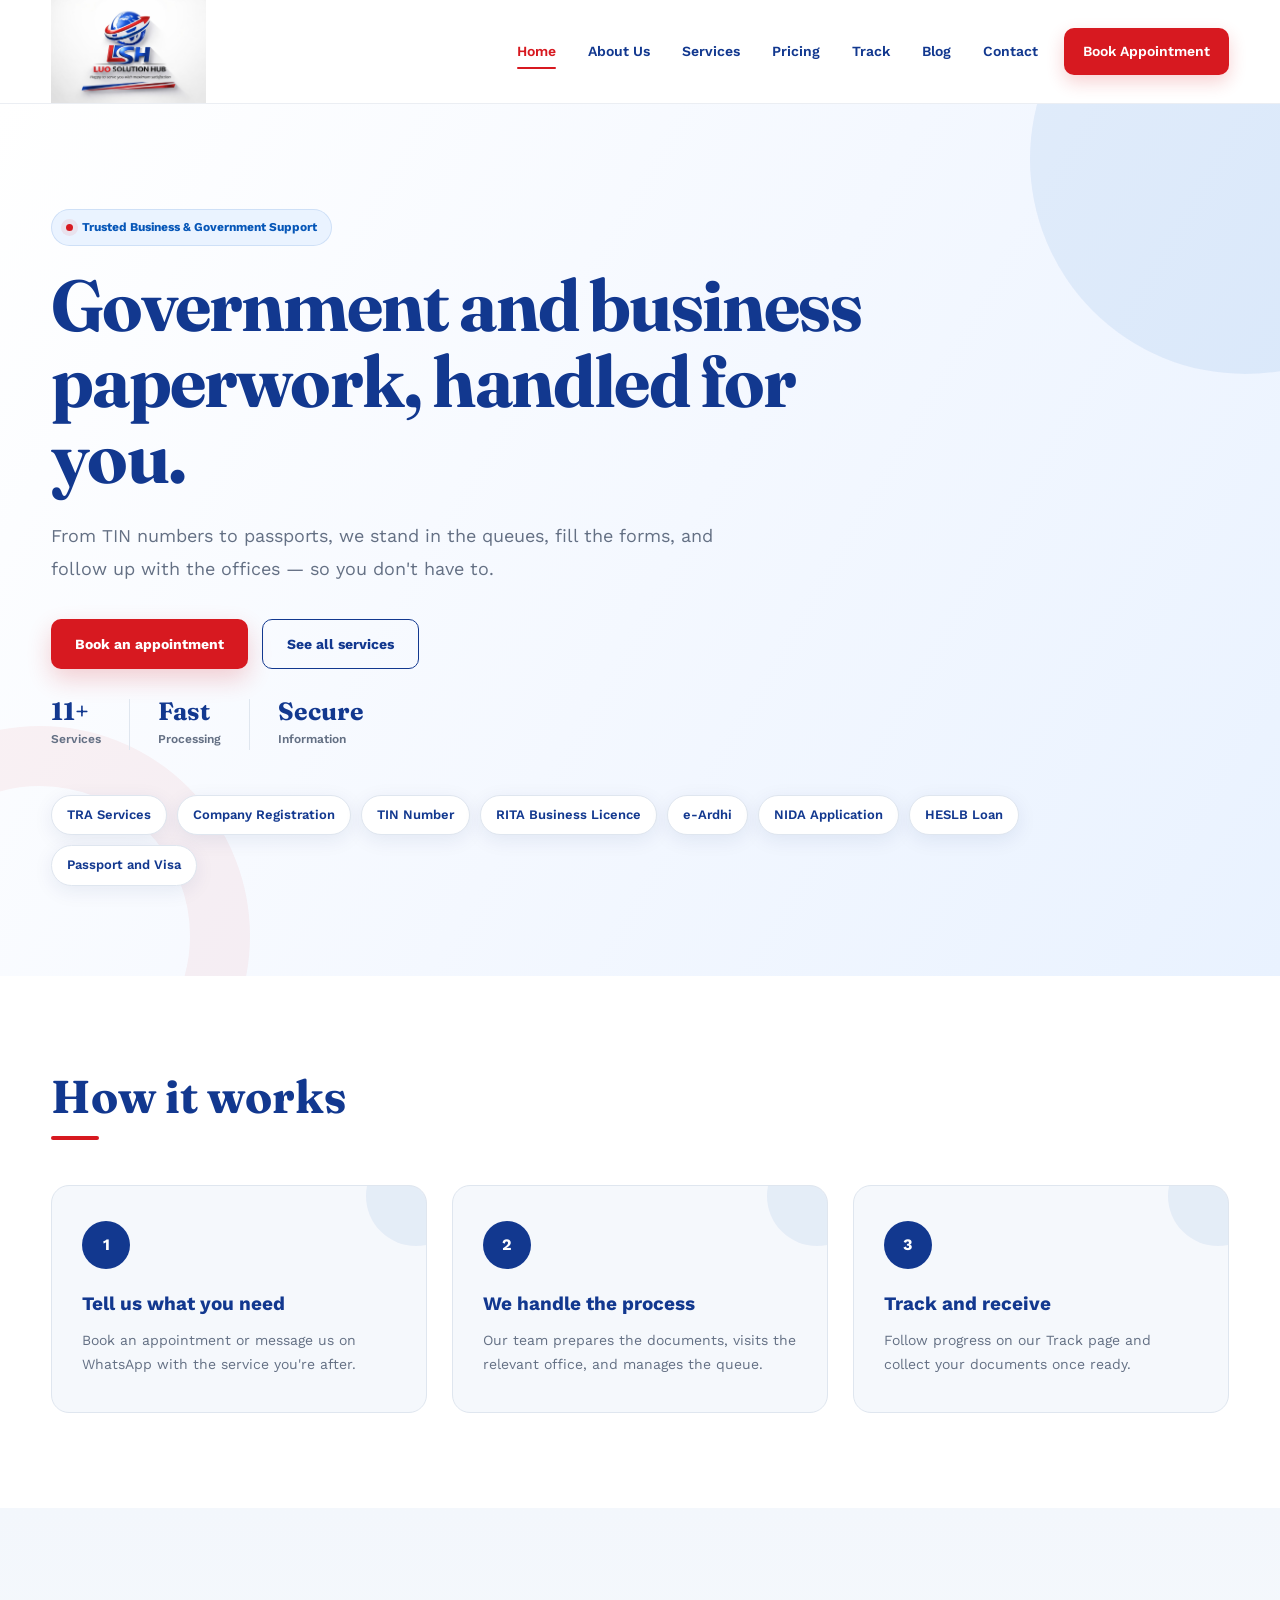
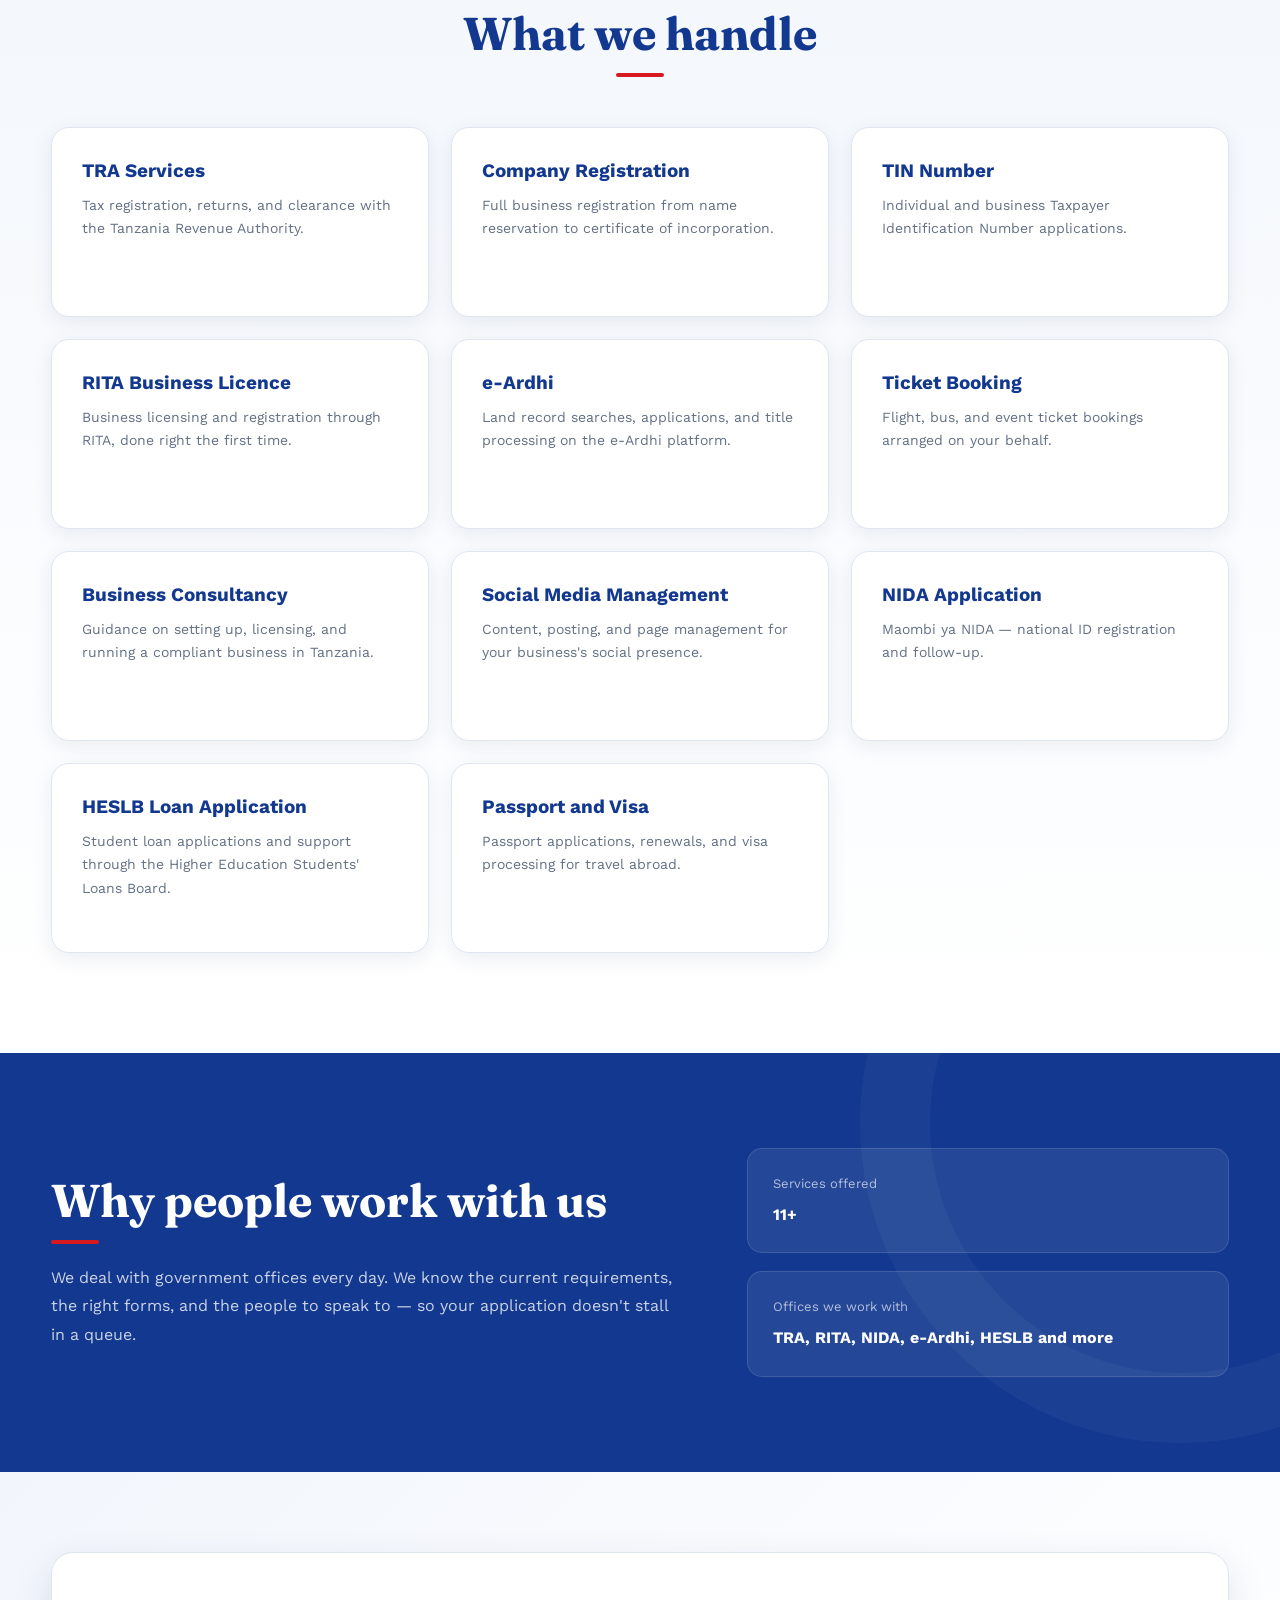
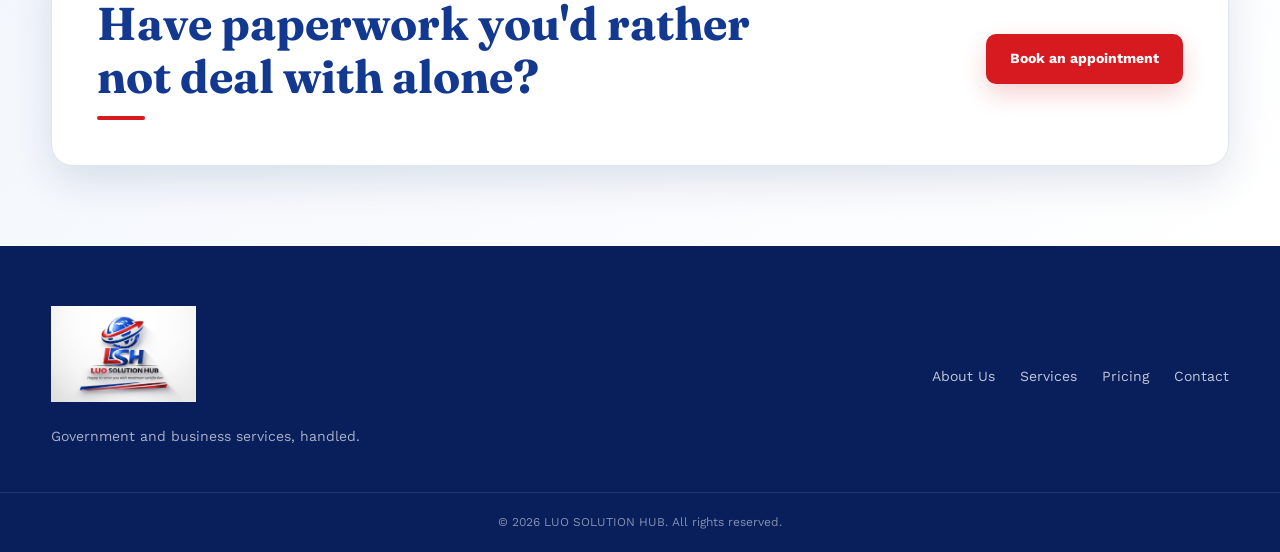
==== commit bca5835e: "Add style" ====
--- a/index.html
+++ b/index.html
@@ -44,7 +44,7 @@
       Trusted Business & Government Support
     </div>
         <div class="hero-text">
-          <h1>Government &amp; business paperwork, handled for you.</h1>
+          <h1>Government and business paperwork, handled for you.</h1>
           <p class="hero-sub">
             From TIN numbers to passports, we stand in the queues, fill the forms,
             and follow up with the offices — so you don't have to.
@@ -87,7 +87,7 @@
           <a href="services.html#eardhi" class="chip">e-Ardhi</a>
           <a href="services.html#nida" class="chip">NIDA Application</a>
           <a href="services.html#heslb" class="chip">HESLB Loan</a>
-          <a href="services.html#visa" class="chip">Passport &amp; Visa</a>
+          <a href="services.html#visa" class="chip">Passport and Visa</a>
         </div>
       </div>
     </section>
@@ -162,7 +162,7 @@
             <p>Student loan applications and support through the Higher Education Students' Loans Board.</p>
           </div>
           <div class="service-card">
-            <h3>Passport &amp; Visa</h3>
+            <h3>Passport and Visa</h3>
             <p>Passport applications, renewals, and visa processing for travel abroad.</p>
           </div>
         </div>
@@ -187,7 +187,7 @@
           </div>
           <div>
             <dt>Offices we work with</dt>
-            <dd>TRA, RITA, NIDA, e-Ardhi, HESLB &amp; more</dd>
+            <dd>TRA, RITA, NIDA, e-Ardhi, HESLB and more</dd>
           </div>
         </dl>
       </div>
@@ -208,7 +208,7 @@
         <a href="index.html" class="logo footer-logo">
   <img src="image/logo.jpeg" alt="LUO Solution Hub Logo">
 </a>
-        <p>Government &amp; business services, handled.</p>
+        <p>Government and business services, handled.</p>
       </div>
       <nav class="footer-nav">
         <a href="about.html">About Us</a>
--- a/styles.css
+++ b/styles.css
@@ -13,8 +13,8 @@
 :root {
 
   /* Main LSH Colors */
-  --navy: #062b63;
-  --navy-dark: #031c42;
+  --navy: #12388f;
+  --navy-dark: #081f5c;
 
   --blue: #0757b8;
   --blue-light: #eaf3ff;
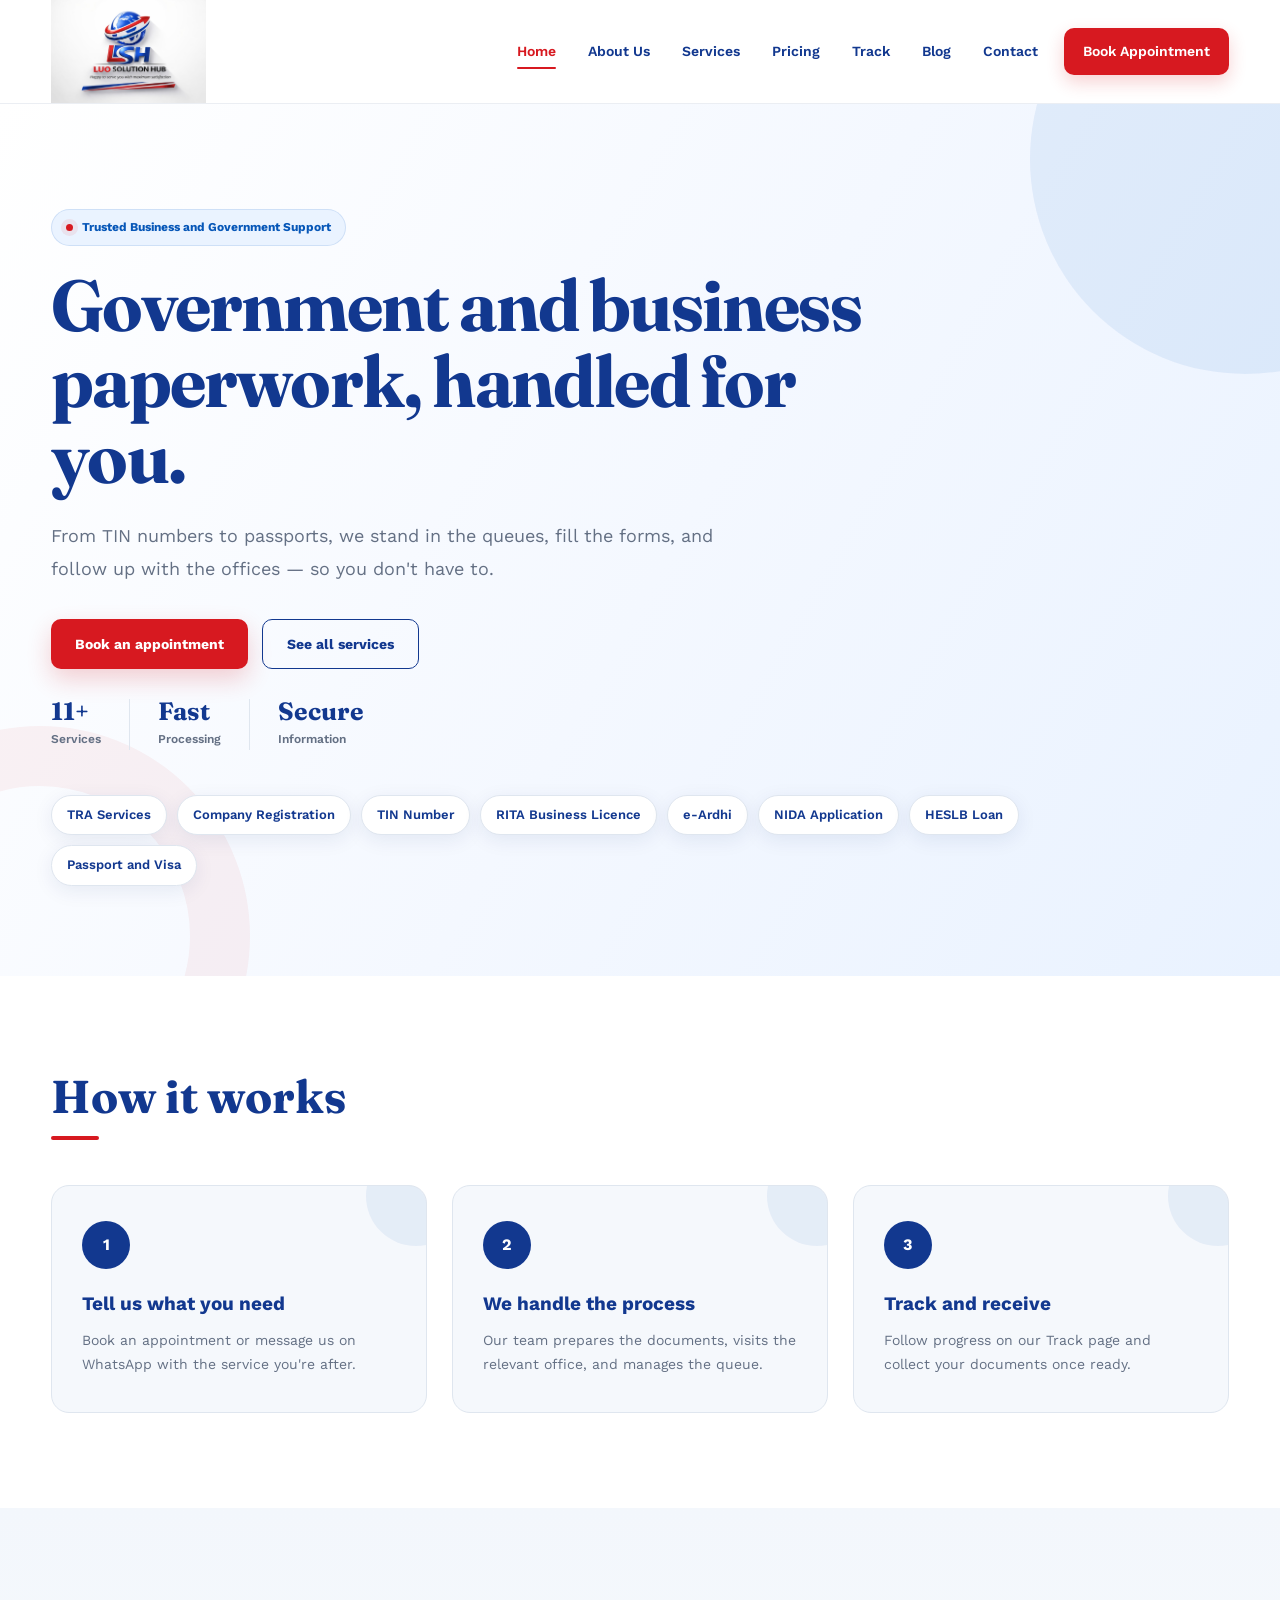
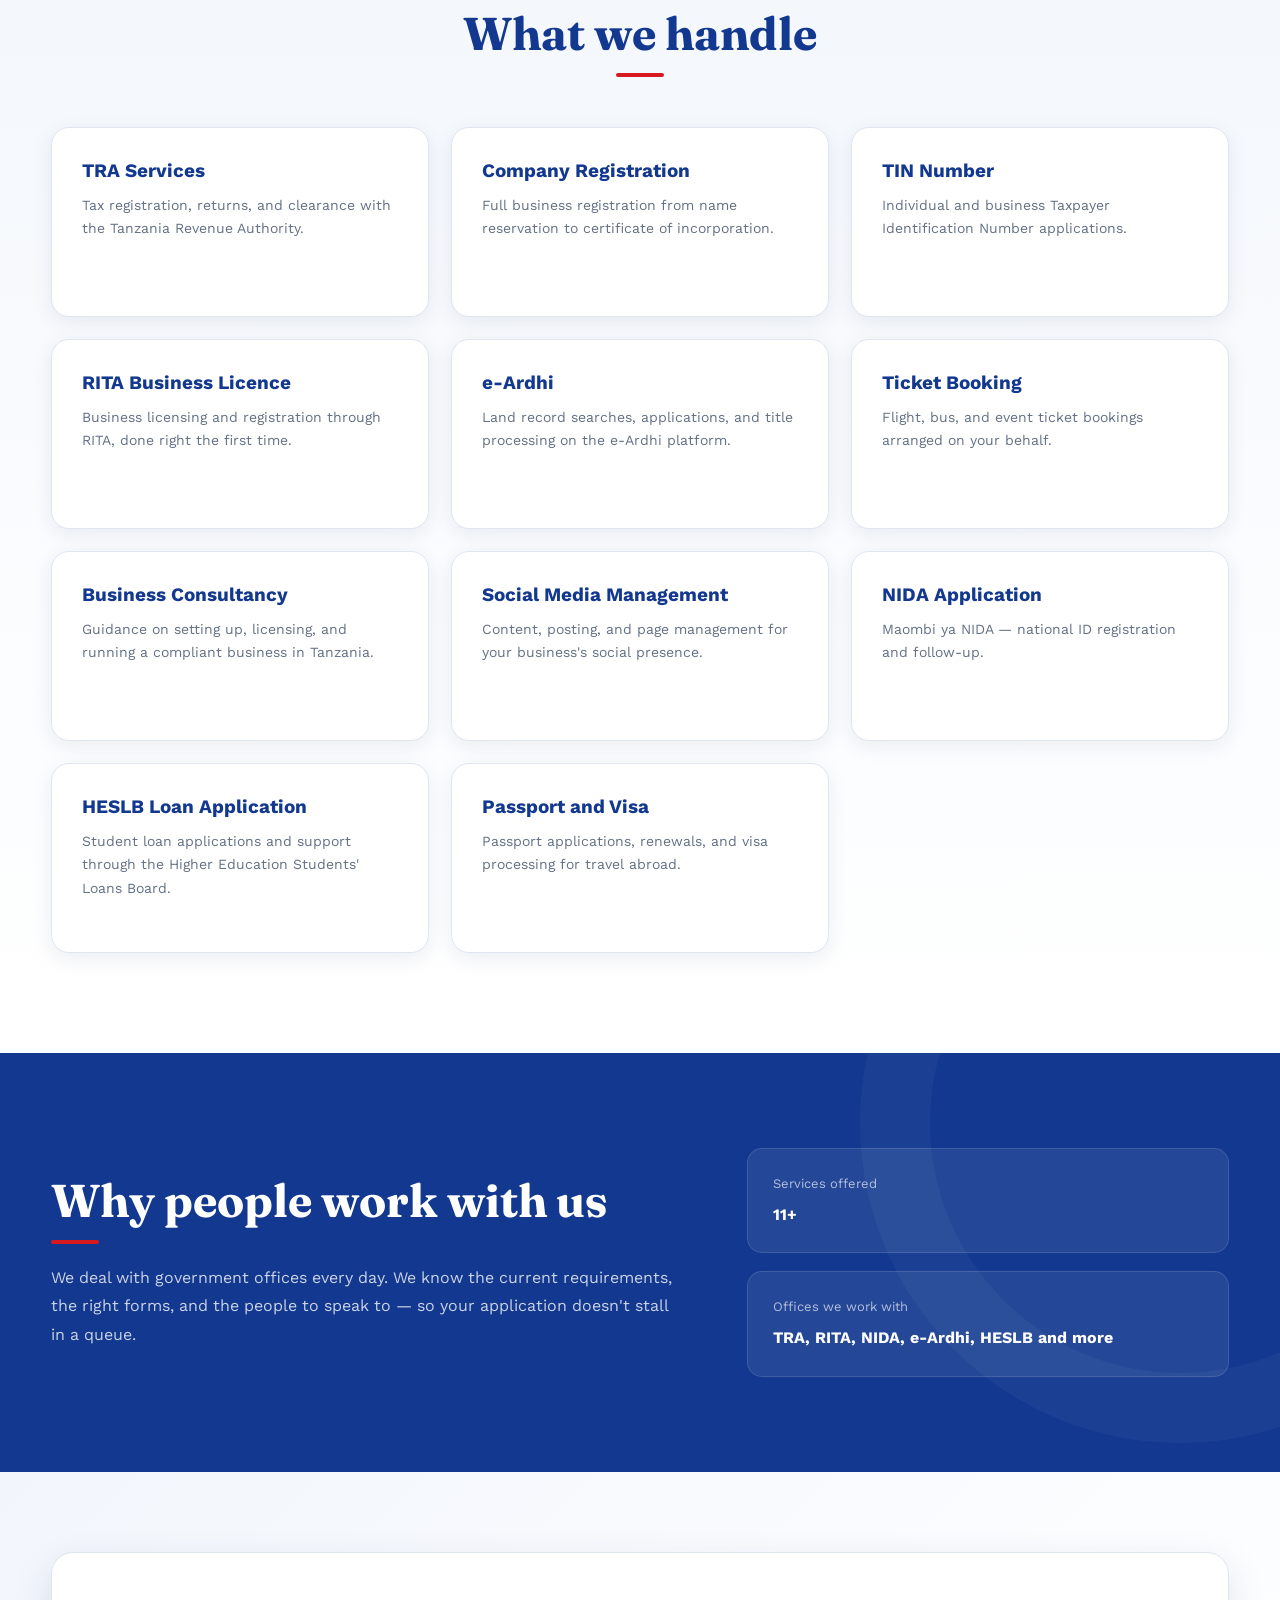
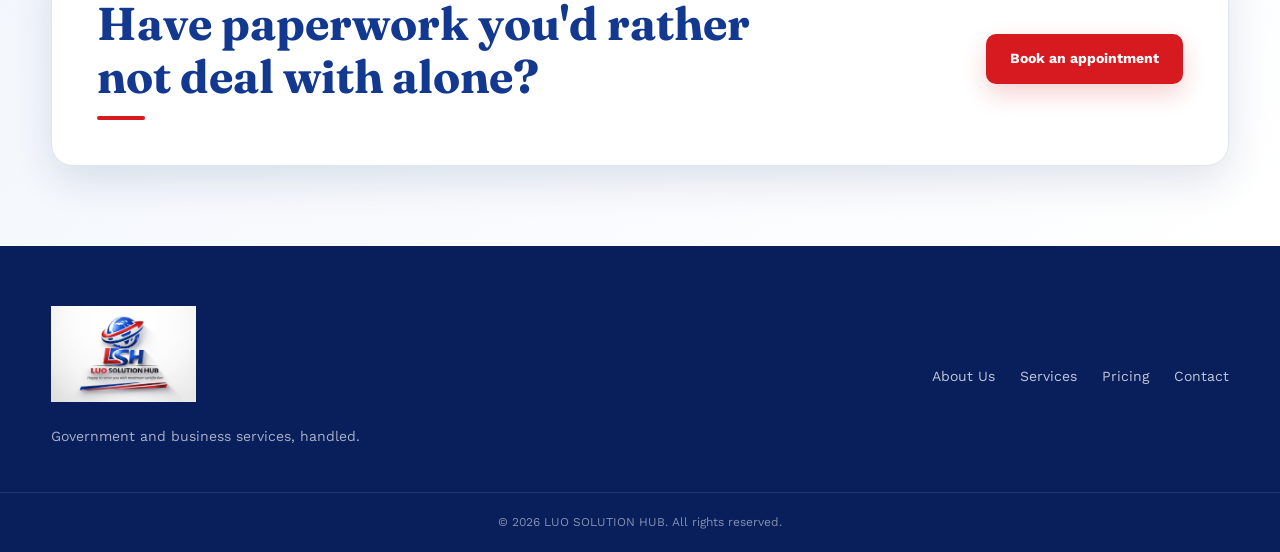
==== commit f5c8a853: "Add style" ====
--- a/index.html
+++ b/index.html
@@ -41,7 +41,7 @@
 
     <div class="hero-badge">
       <span></span>
-      Trusted Business & Government Support
+      Trusted Business and Government Support
     </div>
         <div class="hero-text">
           <h1>Government and business paperwork, handled for you.</h1>
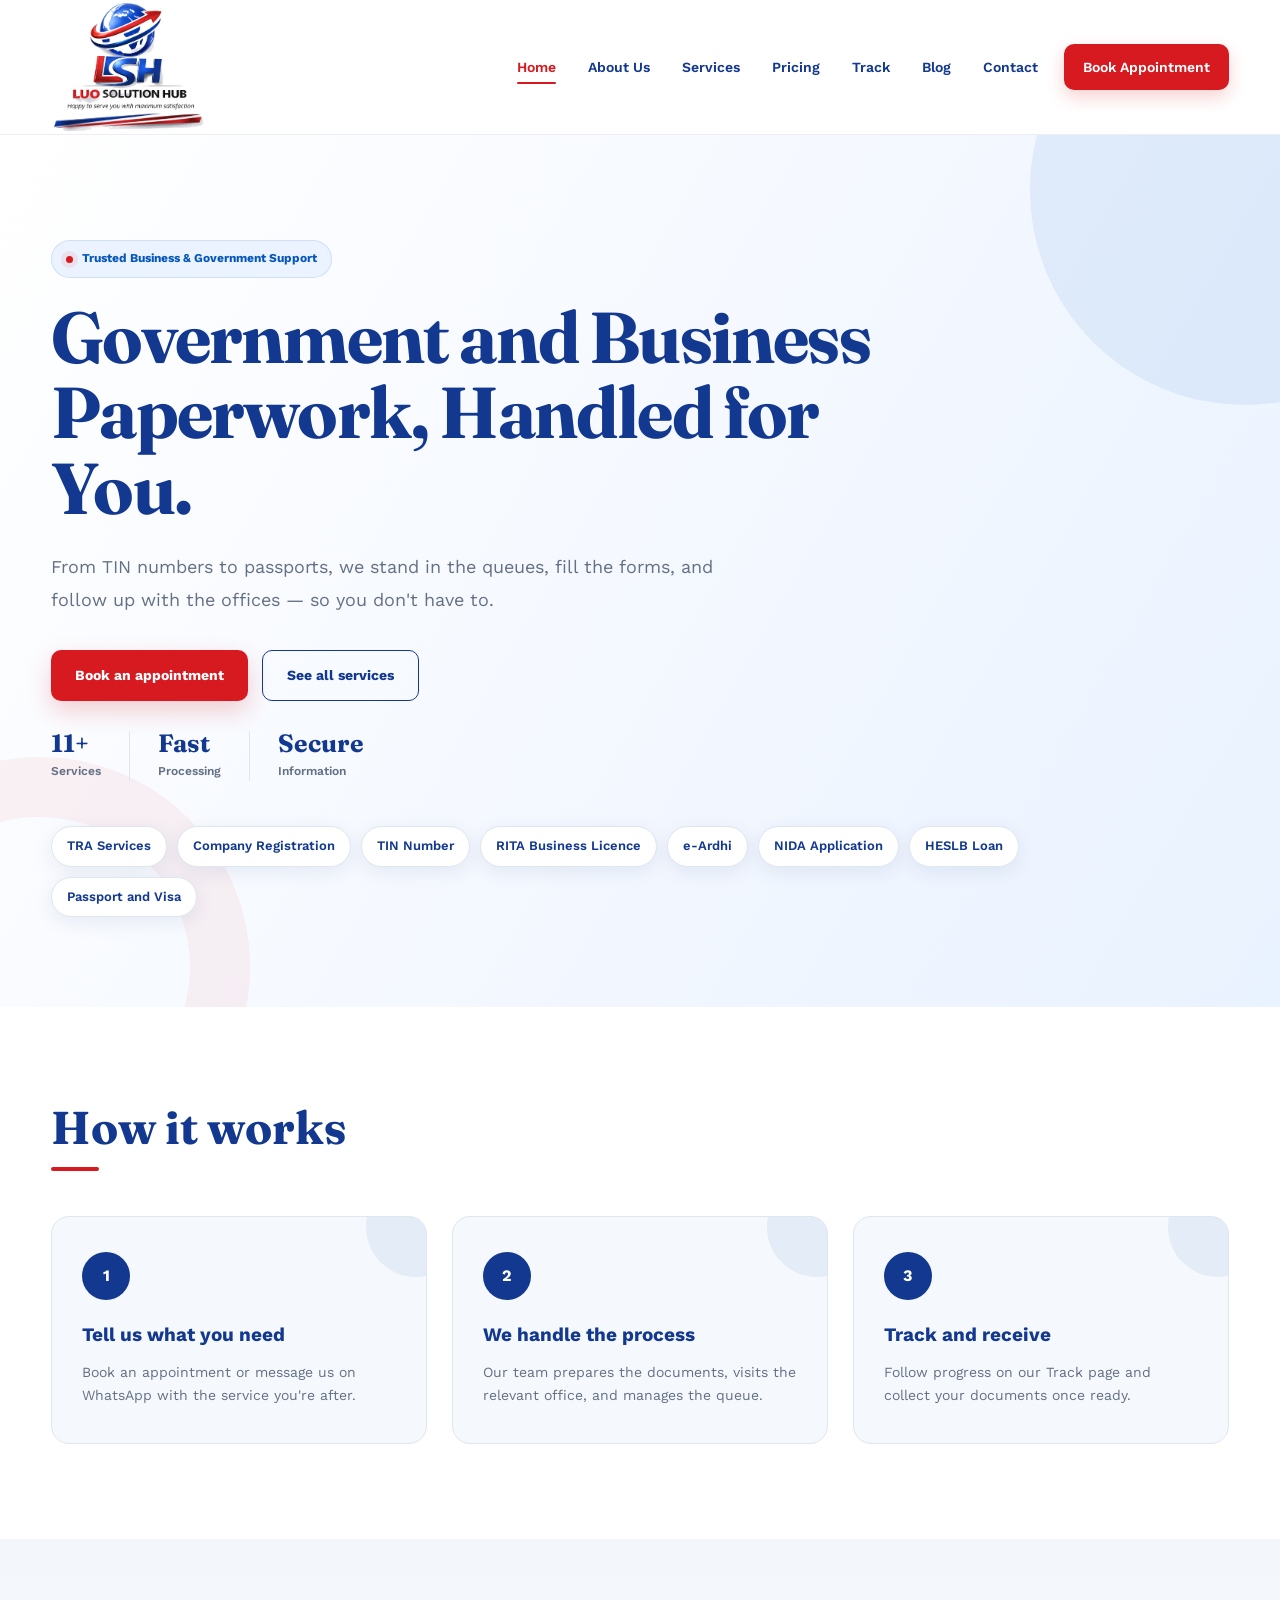
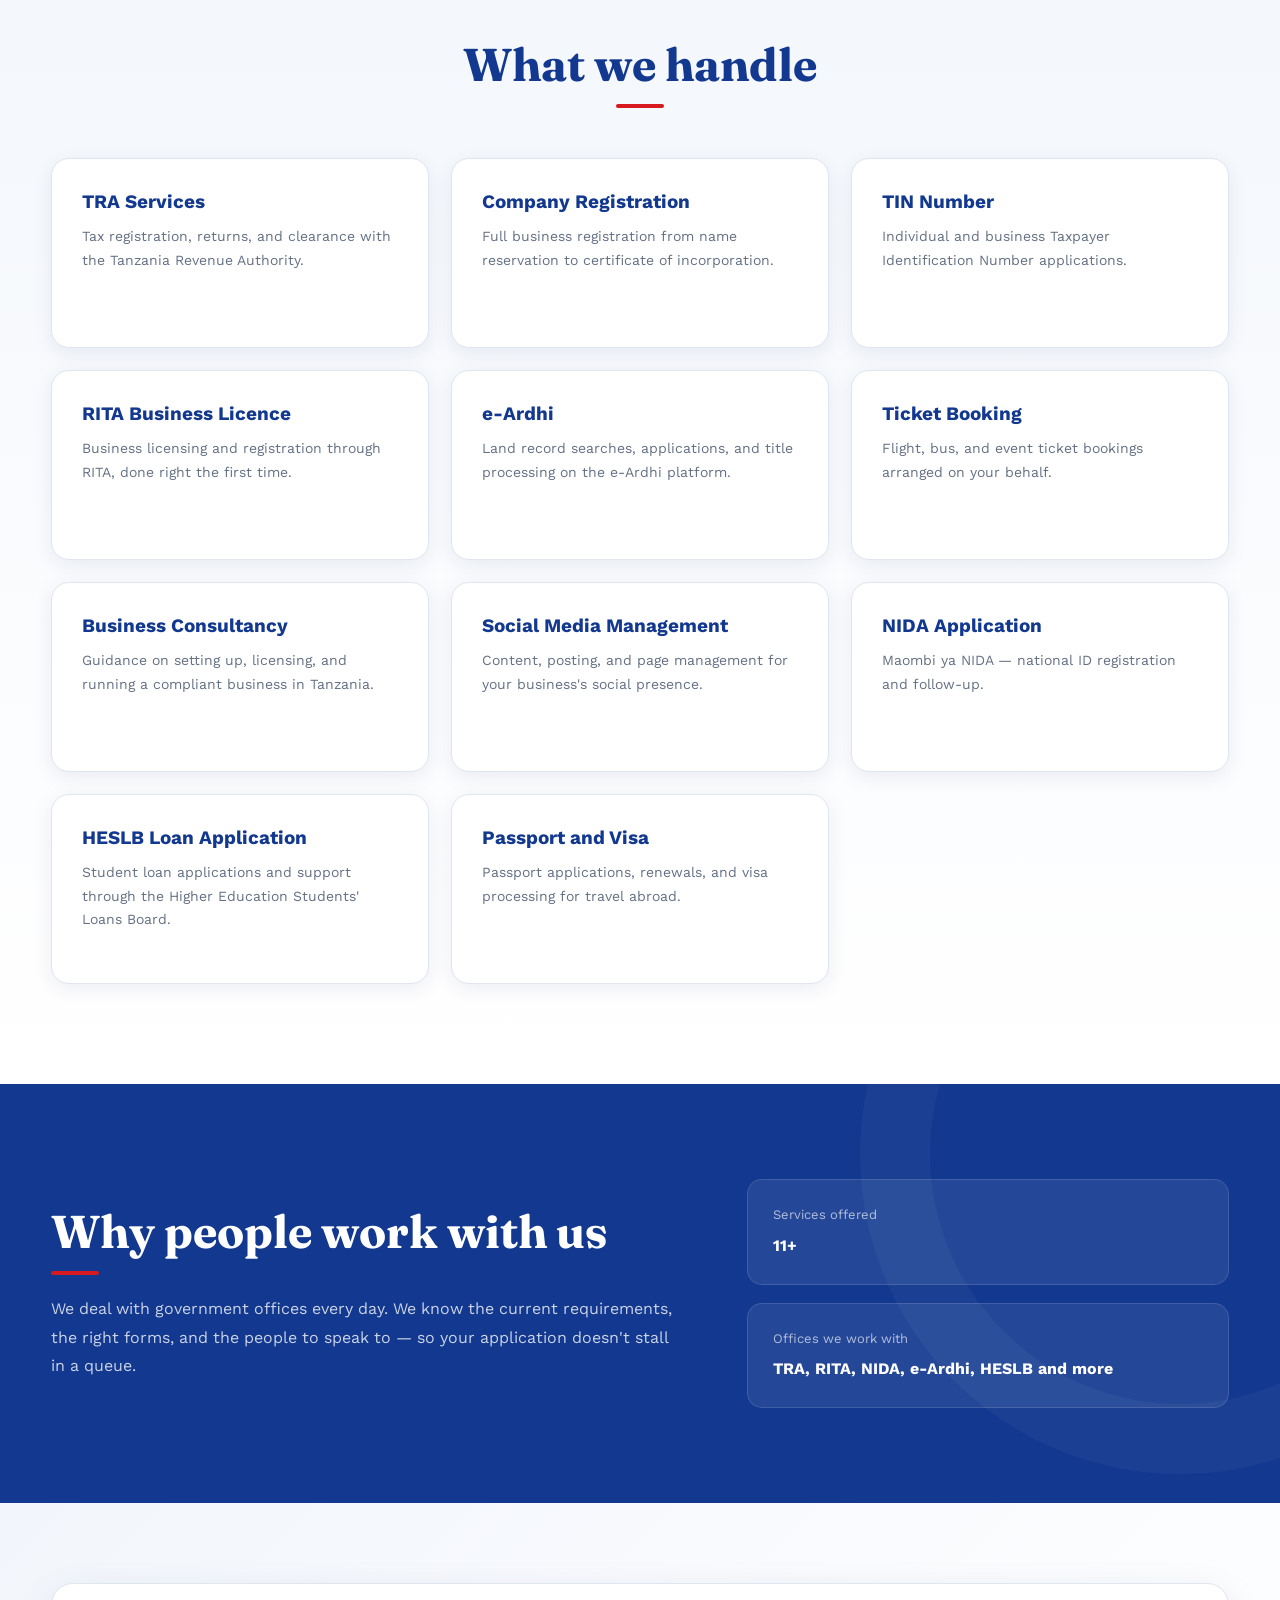
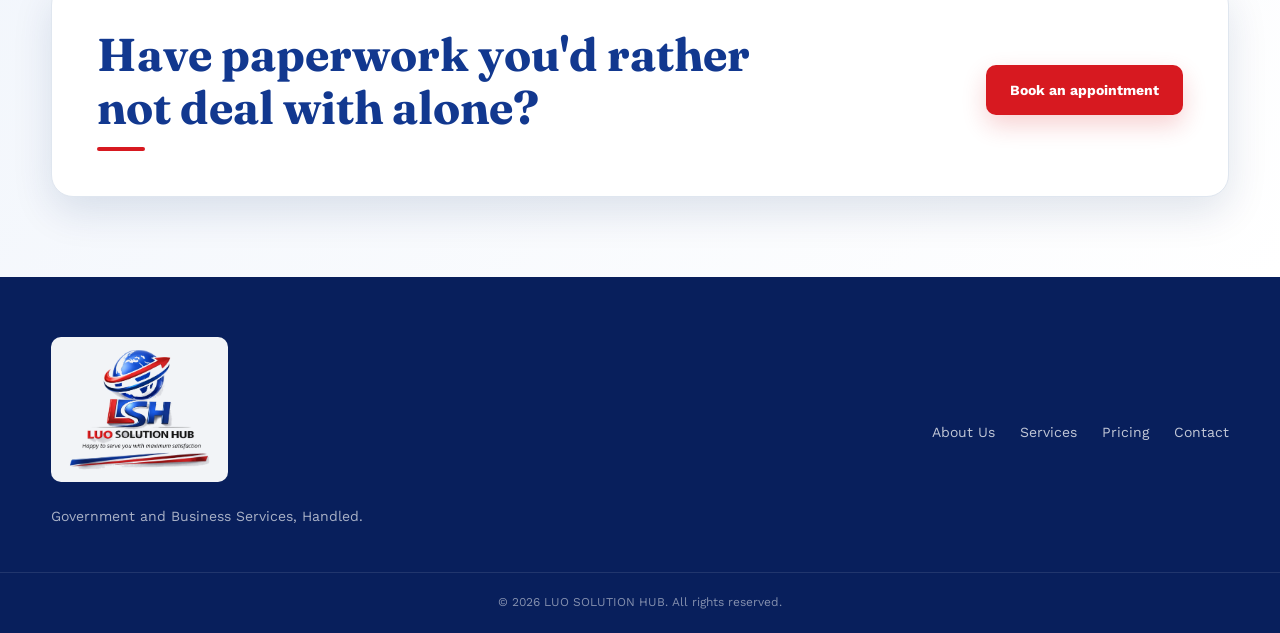
==== commit a5b18b6d: "replacing some files" ====
--- a/index.html
+++ b/index.html
@@ -3,7 +3,7 @@
 <head>
   <meta charset="UTF-8">
   <meta name="viewport" content="width=device-width, initial-scale=1.0">
-  <title>LUO SOLUTION HUB — Government &amp; Business Services, Handled</title>
+  <title>LUO SOLUTION HUB — Government and Business Services, Handled</title>
   <link rel="preconnect" href="https://fonts.googleapis.com">
   <link rel="preconnect" href="https://fonts.gstatic.com" crossorigin>
   <link href="https://fonts.googleapis.com/css2?family=Fraunces:opsz,wght@9..144,400;9..144,600;9..144,700&family=Work+Sans:wght@400;500;600&display=swap" rel="stylesheet">
@@ -14,7 +14,7 @@
   <header class="site-header">
     <div class="container header-inner">
      <a href="index.html" class="logo">
-  <img src="image/logo.jpeg" alt="LUO Solution Hub Logo">
+  <img src="image/logo.png" alt="LUO Solution Hub Logo">
 </a>
 
       <button class="nav-toggle" id="navToggle" aria-label="Open menu" aria-expanded="false">
@@ -41,10 +41,10 @@
 
     <div class="hero-badge">
       <span></span>
-      Trusted Business and Government Support
+      Trusted Business & Government Support
     </div>
         <div class="hero-text">
-          <h1>Government and business paperwork, handled for you.</h1>
+          <h1>Government and Business Paperwork, Handled for You.</h1>
           <p class="hero-sub">
             From TIN numbers to passports, we stand in the queues, fill the forms,
             and follow up with the offices — so you don't have to.
@@ -206,9 +206,9 @@
     <div class="container footer-inner">
       <div>
         <a href="index.html" class="logo footer-logo">
-  <img src="image/logo.jpeg" alt="LUO Solution Hub Logo">
+  <img src="image/logo.png" alt="LUO Solution Hub Logo">
 </a>
-        <p>Government and business services, handled.</p>
+        <p>Government and Business Services, Handled.</p>
       </div>
       <nav class="footer-nav">
         <a href="about.html">About Us</a>
--- a/styles.css
+++ b/styles.css
@@ -1058,8 +1058,19 @@
   padding-bottom: 45px;
 }
 
+.footer-logo {
+  display: inline-block;
+
+  padding: 10px 16px;
+
+  background: rgba(255, 255, 255, 0.95);
+
+  border-radius: 10px;
+}
+
 .footer-logo img {
   width: 145px;
+  display: block;
 }
 
 .footer-inner p {
